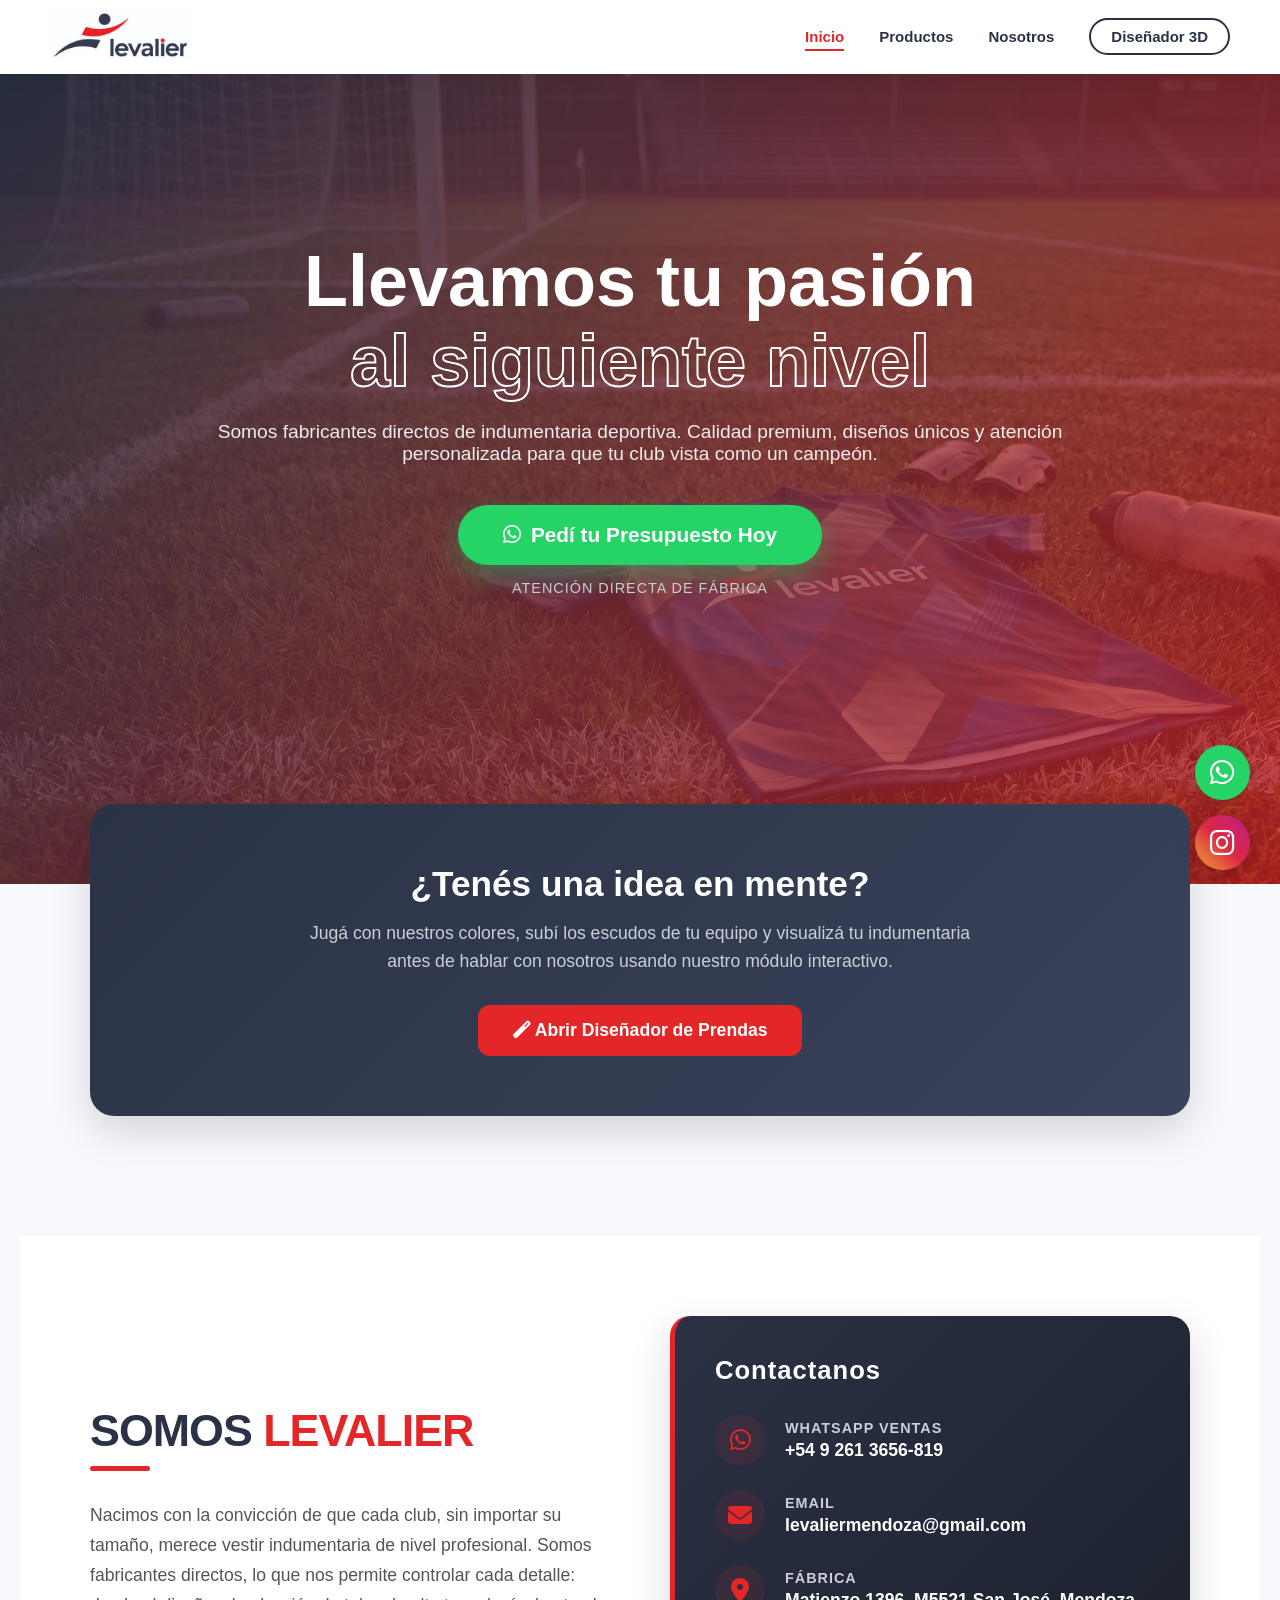
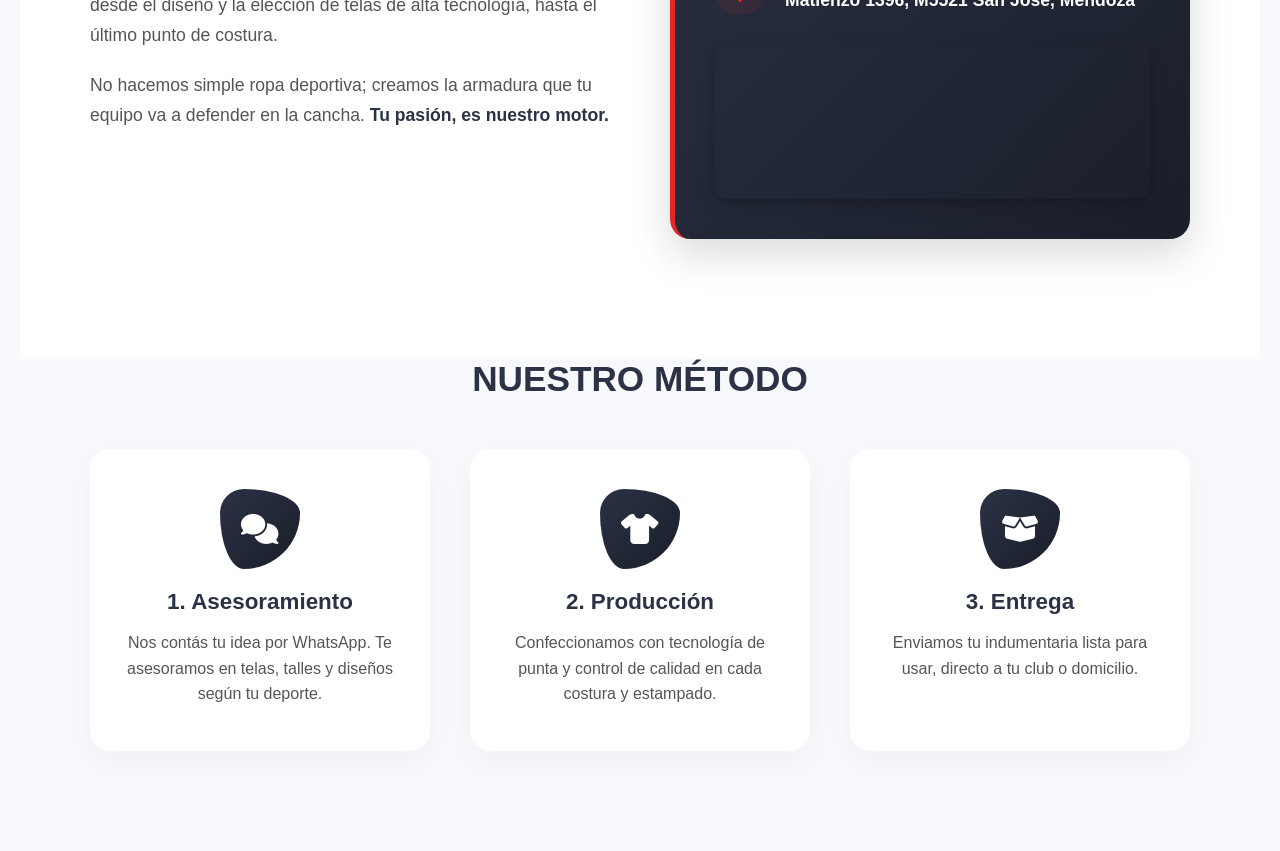
==== index.html @ fb865dfc "version inicial levalier" ====
<!DOCTYPE html>
<html lang="es">
<head>
    <meta charset="UTF-8">
    <meta name="viewport" content="width=device-width, initial-scale=1.0">
    <title>Levalier | Indumentaria Deportiva</title>
    <link rel="icon" type="image/jpeg" href="imagenes/logo_levalier.jpeg">
    <link rel="stylesheet" href="css/landing.css">
    <link rel="stylesheet" href="https://cdnjs.cloudflare.com/ajax/libs/font-awesome/6.4.0/css/all.min.css">
</head>
<body>


<!-- 1. BARRA DE NAVEGACIÓN -->
    <nav class="navbar">
        <a href="#inicio" id="logo-inicio" class="logo">
            <img src="imagenes/logo_levalier.jpeg" alt="Logo Levalier">
        </a>
        
        <ul class="nav-links">
            <li><a href="#inicio" class="nav-item activo">Inicio</a></li>
            <li><a href="#productos" class="nav-item">Productos</a></li>
            <li><a href="#nosotros" class="nav-item">Nosotros</a></li>
            <li><a href="configurador.html" class="btn-nav-borde">Diseñador 3D</a></li>
        </ul>
    </nav>

    <!-- 2. SECCIÓN PRINCIPAL (Agregamos id="inicio") -->
    <header class="hero" id="inicio">
        <div class="hero-content">
            <h1>Llevamos tu pasión <br><span>al siguiente nivel</span></h1>
            <p>Somos fabricantes directos de indumentaria deportiva. Calidad premium, diseños únicos y atención personalizada para que tu club vista como un campeón.</p>
            
            <a href="https://wa.me/5492613656819?text=Hola%20Levalier,%20quiero%20consultar%20por%20indumentaria%20deportiva" target="_blank" class="btn-principal-whatsapp">
                <i class="fab fa-whatsapp"></i> Pedí tu Presupuesto Hoy
            </a>
            <span class="subtexto-hero">Atención directa de fábrica</span>
        </div>
    </header>

    <!-- 3. SECCIÓN DEL CONFIGURADOR (Agregamos id="productos") -->
    <section class="seccion-configurador" id="productos">
        <div class="contenido-config">
            <h2>¿Tenés una idea en mente?</h2>
            <p>Jugá con nuestros colores, subí los escudos de tu equipo y visualizá tu indumentaria antes de hablar con nosotros usando nuestro módulo interactivo.</p>
            <a href="configurador.html" target="_blank" class="btn-configurador">
                <i class="fas fa-magic"></i> Abrir Diseñador de Prendas
            </a>
        </div>
    </section>

    <!-- 4. SECCIÓN CÓMO TRABAJAMOS (Agregamos id="nosotros") -->
    <section class="proceso-levalier" id="metodo">
        <!-- ========================================== -->
    <!-- NUEVA SECCIÓN: NOSOTROS Y CONTACTO         -->
    <!-- ========================================== -->
    <section class="seccion-nosotros" id="nosotros">
        <div class="contenedor-nosotros">
            
            <!-- Columna Izquierda: Descripción -->
            <div class="nosotros-texto">
                <h2>SOMOS <span class="destaque-rojo">LEVALIER</span></h2>
                <div class="linea-separadora-roja"></div>
                <p>Nacimos con la convicción de que cada club, sin importar su tamaño, merece vestir indumentaria de nivel profesional. Somos fabricantes directos, lo que nos permite controlar cada detalle: desde el diseño y la elección de telas de alta tecnología, hasta el último punto de costura.</p>
                <p>No hacemos simple ropa deportiva; creamos la armadura que tu equipo va a defender en la cancha. <strong>Tu pasión, es nuestro motor.</strong></p>
            </div>

            <!-- Columna Derecha: Tarjeta de Contacto -->
            <div class="nosotros-contacto">
                <div class="tarjeta-oscura-contacto">
                    <h3>Contactanos</h3>
                    <ul class="lista-contacto">
                        <li>
                            <i class="fab fa-whatsapp"></i>
                            <div>
                                <strong>WhatsApp Ventas</strong>
                                <span>+54 9 261 3656-819</span> 
                            </div>
                        </li>
                        <li>
                            <i class="fas fa-envelope"></i>
                            <div>
                                <strong>Email</strong>
                                <span>levaliermendoza@gmail.com</span>
                            </div>
                        </li>
                        <li>
                            <i class="fas fa-map-marker-alt"></i>
                            <div>
                                <strong>Fábrica</strong>
                                <span>Matienzo 1396, M5521 San José, Mendoza</span>
                            </div>
                        </li>
                    </ul>
                    
                    <!-- Mapa de Google Embebido (Podés cambiar el src por tu ubicación real de Google Maps) -->
                    <div class="mapa-ubicacion">
                        <iframe src="https://www.google.com/maps/embed?pb=!1m18!1m12!1m3!1d3350.5217976709123!2d-68.82748042554103!3d-32.88436967361889!2m3!1f0!2f0!3f0!3m2!1i1024!2i768!4f13.1!3m3!1m2!1s0x967e09dbbf91c54b%3A0x1062fdf4ff42544b!2sLevalier!5e0!3m2!1ses!2sar!4v1786738825585!5m2!1ses!2sar" width="100%" height="150" style="border:0;" allowfullscreen="" loading="lazy" referrerpolicy="strict-origin-when-cross-origin"></iframe>
                    </div>
                </div>
            </div>

        </div>
    </section>
        <h2 class="titulo-seccion">NUESTRO MÉTODO</h2>
        <div class="contenedor-proceso">
            
            <div class="paso tarjeta-flotante">
                <div class="icono-paso"><i class="fas fa-comments"></i></div>
                <h3>1. Asesoramiento</h3>
                <p>Nos contás tu idea por WhatsApp. Te asesoramos en telas, talles y diseños según tu deporte.</p>
            </div>
            
            <div class="paso tarjeta-flotante">
                <div class="icono-paso"><i class="fas fa-tshirt"></i></div>
                <h3>2. Producción</h3>
                <p>Confeccionamos con tecnología de punta y control de calidad en cada costura y estampado.</p>
            </div>
            
            <div class="paso tarjeta-flotante">
                <div class="icono-paso"><i class="fas fa-box-open"></i></div>
                <h3>3. Entrega</h3>
                <p>Enviamos tu indumentaria lista para usar, directo a tu club o domicilio.</p>
            </div>

        </div>
    </section>

    <!-- BOTONES FLOTANTES DE REDES -->
    <div class="redes-flotantes">
        <a href="https://wa.me/5492613656819?text=Hola%20Levalier,%20quiero%20consultar%20por%20indumentaria%20deportiva" class="btn-social whatsapp" target="_blank"><i class="fab fa-whatsapp"></i></a>
        <a href="https://www.instagram.com/levalier_/" class="btn-social instagram" target="_blank"><i class="fab fa-instagram"></i></a>
    </div>

    <!-- NUEVO: SCRIPT PARA DETECTAR EL SCROLL -->
    <script>
        // Seleccionamos todas las secciones y los botones del menú
        const secciones = document.querySelectorAll('header[id], section[id]');
        const enlacesMenu = document.querySelectorAll('.nav-item');

        // Configuramos el "vigilante" (Se activa cuando la mitad de la sección está en pantalla)
        const observer = new IntersectionObserver((entradas) => {
            entradas.forEach(entrada => {
                if(entrada.isIntersecting) {
                    // Borramos la línea roja de todos los enlaces
                    enlacesMenu.forEach(enlace => enlace.classList.remove('activo'));
                    
                    // Buscamos el enlace que coincide con la sección actual y le ponemos la línea roja
                    const idActual = entrada.target.getAttribute('id');
                    const enlaceActivo = document.querySelector(`.nav-links a[href="#${idActual}"]`);
                    if(enlaceActivo) {
                        enlaceActivo.classList.add('activo');
                    }
                }
            });
        }, { threshold: 0.5 }); // 0.5 significa el 50% de la sección

        // Le decimos al vigilante que empiece a mirar cada sección
        secciones.forEach(seccion => {
            observer.observe(seccion);
        });
    </script>
</body>
</html>
---- css/landing.css ----
html {
    scroll-behavior: smooth;
}
/* =========================================
   VARIABLES DE COLOR Y FUENTES
========================================= */
:root {
    --azul-levalier: #2b3245;
    --azul-oscuro: #1a1e29;
    --rojo-levalier: #e32627;
    --blanco-fondo: #f8f9fc;
    --texto-gris: #555555;
}

* { margin: 0; padding: 0; box-sizing: border-box; font-family: 'Segoe UI', Tahoma, sans-serif; }
body { background-color: var(--blanco-fondo); color: var(--azul-levalier); overflow-x: hidden; }

/* =========================================
   BARRA DE NAVEGACIÓN
========================================= */
.navbar {
    display: flex; justify-content: space-between; align-items: center;
    padding: 10px 50px; /* ACÁ ACHICAMOS EL ESPACIO VERTICAL */
    background-color: white; box-shadow: 0 4px 20px rgba(0,0,0,0.05);
    position: sticky; top: 0; z-index: 1000;
}
.logo img { height: 50px; width: auto; }
.nav-links { list-style: none; display: flex; align-items: center; gap: 35px; }
.nav-links li a { text-decoration: none; color: var(--azul-levalier); font-weight: 600; font-size: 15px; transition: color 0.3s; }
.nav-links li a:hover { color: var(--rojo-levalier); }
/* Estilo para la página actual */
.nav-links li a.activo {
    color: var(--rojo-levalier);
    border-bottom: 2px solid var(--rojo-levalier);
    padding-bottom: 4px;
    transition: all 0.3s ease; /* Para que la línea roja aparezca suavemente */
}

.btn-nav-borde {
    border: 2px solid var(--azul-levalier);
    padding: 8px 20px;
    border-radius: 25px;
    transition: all 0.3s ease;
}
.btn-nav-borde:hover { background-color: var(--azul-levalier); color: white !important; }

/* =========================================
   HERO CON DEGRADADO
========================================= */
.hero {
    position: relative;
    min-height: 90vh;
    display: flex;
    align-items: center;
    justify-content: center;
    text-align: center;
    /* Agregamos padding-bottom extra para que la tarjeta superpuesta no tape el contenido */
    padding: 0 20px 120px 20px;
    background: linear-gradient(135deg, rgba(43, 50, 69, 0.9) 0%, rgba(227, 38, 39, 0.7) 100%), url('../imagenes/fondo_deporte.jpg') center/cover no-repeat;
}

.hero-content { max-width: 850px; z-index: 2; position: relative; }
.hero-content h1 { font-size: 4.5rem; color: white; margin-bottom: 20px; line-height: 1.1; font-weight: 800; }
.hero-content h1 span { color: transparent; -webkit-text-stroke: 2px white; } 
.hero-content p { font-size: 1.2rem; color: rgba(255,255,255,0.9); margin-bottom: 40px; font-weight: 300; }

.btn-principal-whatsapp {
    display: inline-flex; align-items: center; gap: 10px;
    background-color: #25D366; color: white;
    padding: 18px 45px; font-size: 1.3rem; font-weight: bold;
    text-decoration: none; border-radius: 50px;
    box-shadow: 0 10px 25px rgba(37, 211, 102, 0.4);
    transition: all 0.3s ease; animation: latido 2s infinite;
}
.btn-principal-whatsapp:hover { transform: translateY(-5px); box-shadow: 0 15px 30px rgba(37, 211, 102, 0.6); }

@keyframes latido {
    0% { transform: scale(1); }
    50% { transform: scale(1.05); }
    100% { transform: scale(1); }
}

.subtexto-hero { display: block; margin-top: 15px; font-size: 0.9rem; color: #ccc; letter-spacing: 1px; text-transform: uppercase; }

/* =========================================
   CONFIGURADOR (ESTILO TARJETA SUPERPUESTA)
========================================= */
.seccion-configurador {
    max-width: 1100px;
    /* El margen negativo arriba la sube por encima del hero */
    margin: -80px auto 80px auto; 
    background: linear-gradient(135deg, var(--azul-levalier) 0%, #3a435c 100%);
    padding: 60px 40px;
    border-radius: 24px;
    text-align: center;
    color: white;
    position: relative;
    z-index: 10;
    box-shadow: 0 15px 40px rgba(0,0,0,0.15);
}

.contenido-config { max-width: 700px; margin: 0 auto; }
.contenido-config h2 { font-size: 2.2rem; margin-bottom: 15px; font-weight: 700; }
.contenido-config p { font-size: 1.1rem; margin-bottom: 30px; color: #cbd0d8; line-height: 1.6; }

.btn-configurador {
    display: inline-block; background-color: var(--rojo-levalier); color: white;
    padding: 15px 35px; border-radius: 12px; font-weight: bold; text-decoration: none; font-size: 1.1rem;
    transition: transform 0.3s, background 0.3s;
}
.btn-configurador:hover { background-color: white; color: var(--rojo-levalier); transform: translateY(-3px); }

/* =========================================
   SECCIÓN MÉTODO (TARJETAS ORGÁNICAS)
========================================= */
.proceso-levalier { padding: 40px 20px 100px 20px; background-color: var(--blanco-fondo); }
.titulo-seccion { text-align: center; color: var(--azul-levalier); font-size: 2.2rem; margin-bottom: 50px; font-weight: 800; }

.contenedor-proceso { max-width: 1100px; margin: 0 auto; display: flex; gap: 40px; }

.tarjeta-flotante {
    flex: 1; background: white; padding: 40px 30px; border-radius: 20px;
    text-align: center; box-shadow: 0 10px 30px rgba(0,0,0,0.04);
    transition: all 0.4s ease; border-bottom: 4px solid transparent;
}
.tarjeta-flotante:hover { transform: translateY(-10px); border-bottom-color: var(--rojo-levalier); box-shadow: 0 15px 40px rgba(0,0,0,0.08); }

.icono-paso {
    width: 80px; height: 80px; margin: 0 auto 20px;
    background: linear-gradient(135deg, var(--azul-levalier), var(--azul-oscuro));
    border-radius: 30% 70% 70% 30% / 30% 30% 70% 70%;
    display: flex; align-items: center; justify-content: center;
    font-size: 30px; color: white; transition: border-radius 0.3s ease;
}
.tarjeta-flotante:hover .icono-paso { border-radius: 50%; background: var(--rojo-levalier); }

.tarjeta-flotante h3 { font-size: 1.4rem; margin-bottom: 15px; color: var(--azul-levalier); }
.tarjeta-flotante p { color: var(--texto-gris); line-height: 1.6; }

/* =========================================
   REDES FLOTANTES
========================================= */
.redes-flotantes { position: fixed; bottom: 30px; right: 30px; display: flex; flex-direction: column; gap: 15px; z-index: 1000; }
.btn-social {
    width: 55px; height: 55px; border-radius: 50%; display: flex; align-items: center; justify-content: center;
    color: white; font-size: 28px; text-decoration: none; box-shadow: 0 4px 15px rgba(0,0,0,0.2); transition: transform 0.3s;
}
.btn-social:hover { transform: scale(1.1); }
.whatsapp { background-color: #25D366; }
.instagram { background: linear-gradient(45deg, #f09433, #e6683c, #dc2743, #cc2366, #bc1888); }

/* =========================================
   SECCIÓN NOSOTROS Y CONTACTO
========================================= */
.seccion-nosotros {
    padding: 80px 20px 120px 20px;
    background-color: white; /* Contraste limpio con el fondo gris de la sección anterior */
    position: relative;
}

.contenedor-nosotros {
    max-width: 1100px;
    margin: 0 auto;
    display: flex;
    gap: 60px;
    align-items: center;
}

/* --- Columna Izquierda (Texto) --- */
.nosotros-texto {
    flex: 1;
}

.nosotros-texto h2 {
    font-size: 2.8rem;
    color: var(--azul-levalier);
    font-weight: 800;
    margin-bottom: 10px;
    letter-spacing: -1px;
}

.destaque-rojo {
    color: var(--rojo-levalier);
}

.linea-separadora-roja {
    width: 60px;
    height: 5px;
    background-color: var(--rojo-levalier);
    margin-bottom: 30px;
    border-radius: 3px;
}

.nosotros-texto p {
    font-size: 1.1rem;
    color: var(--texto-gris);
    line-height: 1.7;
    margin-bottom: 20px;
}

.nosotros-texto strong {
    color: var(--azul-levalier);
}

/* --- Columna Derecha (Tarjeta de Contacto) --- */
.nosotros-contacto {
    flex: 1;
}

.tarjeta-oscura-contacto {
    background: linear-gradient(135deg, var(--azul-levalier) 0%, var(--azul-oscuro) 100%);
    padding: 40px;
    border-radius: 20px;
    color: white;
    box-shadow: 0 15px 40px rgba(0,0,0,0.15);
    border-left: 5px solid var(--rojo-levalier); /* Conexión estética con el menú lateral 3D */
}

.tarjeta-oscura-contacto h3 {
    font-size: 1.6rem;
    margin-bottom: 30px;
    letter-spacing: 1px;
}

.lista-contacto {
    list-style: none;
    margin-bottom: 30px;
}

.lista-contacto li {
    display: flex;
    align-items: center;
    gap: 20px;
    margin-bottom: 25px;
}

.lista-contacto li i {
    font-size: 24px;
    color: var(--rojo-levalier);
    background: rgba(227, 38, 39, 0.1);
    width: 50px;
    height: 50px;
    display: flex;
    align-items: center;
    justify-content: center;
    border-radius: 50%;
}

.lista-contacto li div {
    display: flex;
    flex-direction: column;
}

.lista-contacto li strong {
    font-size: 0.9rem;
    color: #cbd0d8;
    text-transform: uppercase;
    letter-spacing: 1px;
    margin-bottom: 4px;
}

.lista-contacto li span {
    font-size: 1.1rem;
    font-weight: bold;
}

.mapa-ubicacion {
    border-radius: 12px;
    overflow: hidden;
    box-shadow: 0 5px 15px rgba(0,0,0,0.2);
}

/* --- Adaptación para celulares --- */
@media (max-width: 900px) {
    .contenedor-nosotros {
        flex-direction: column;
        gap: 40px;
    }
}
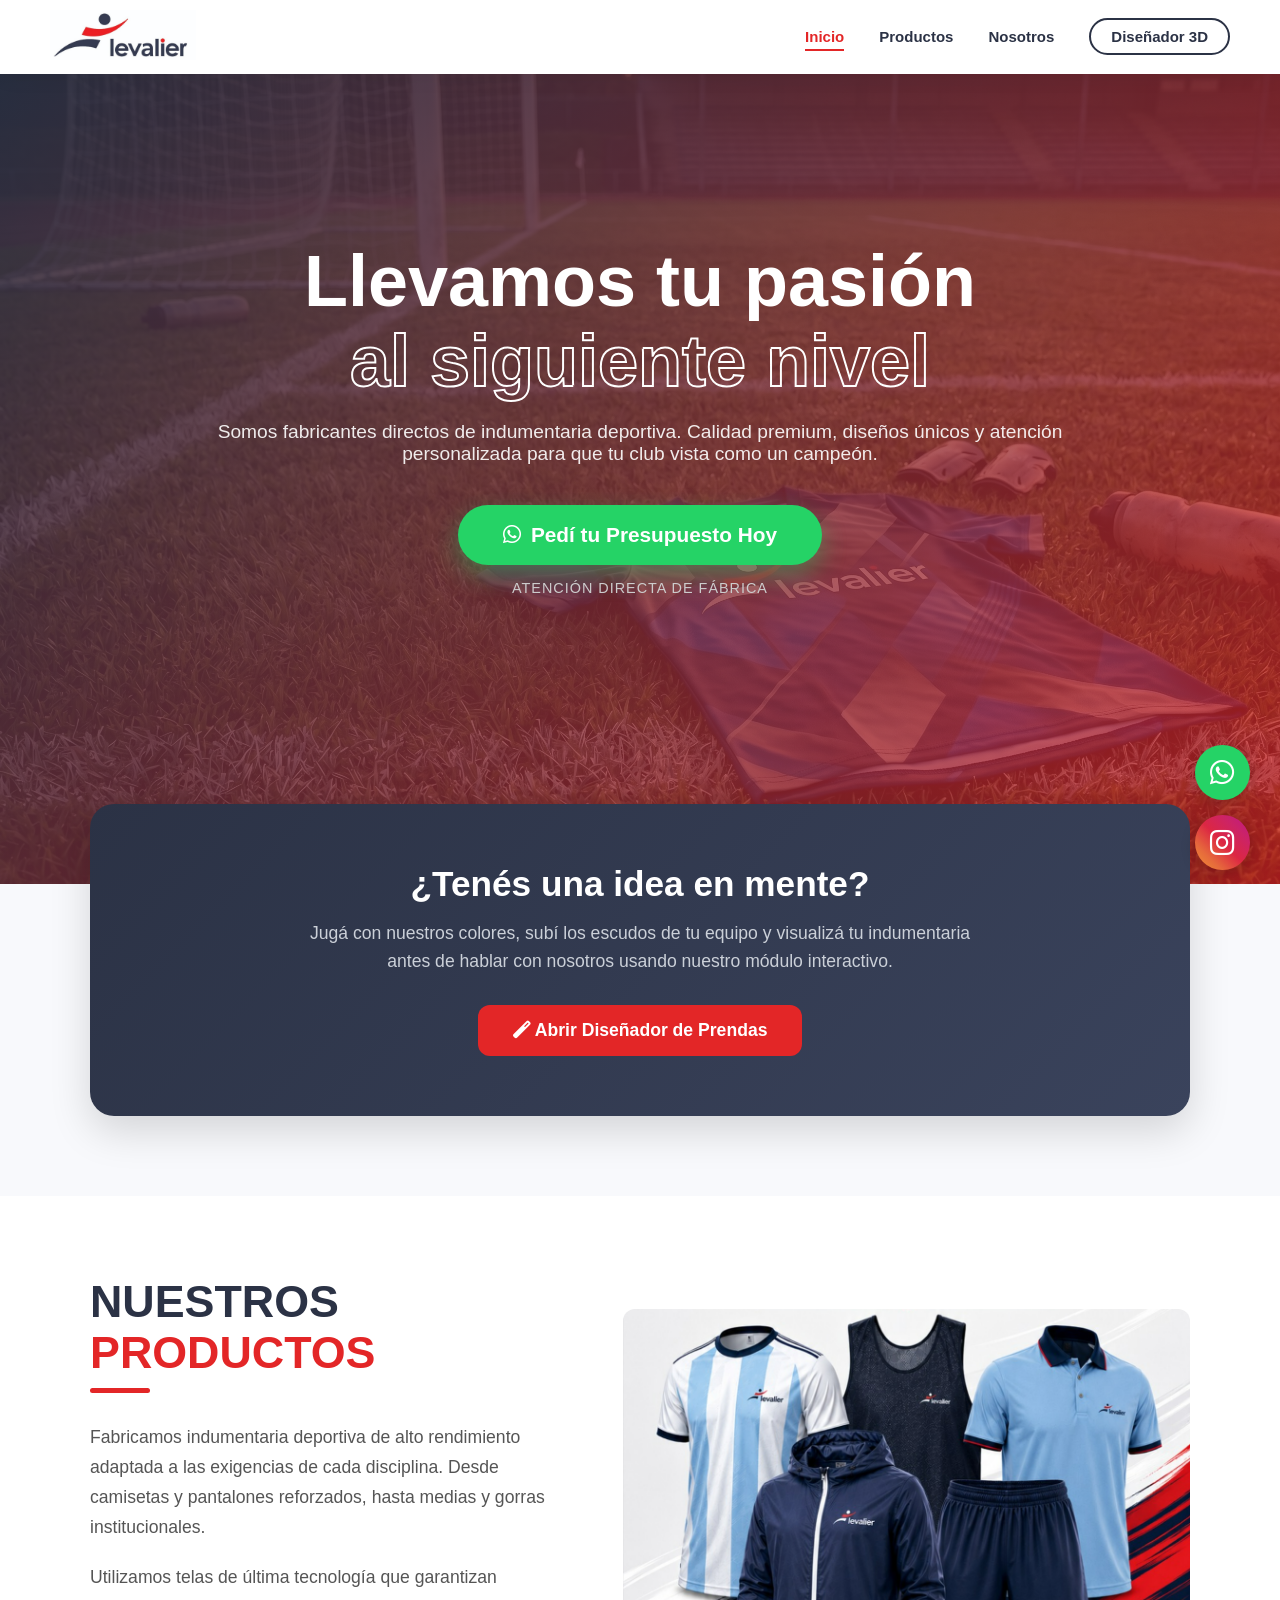
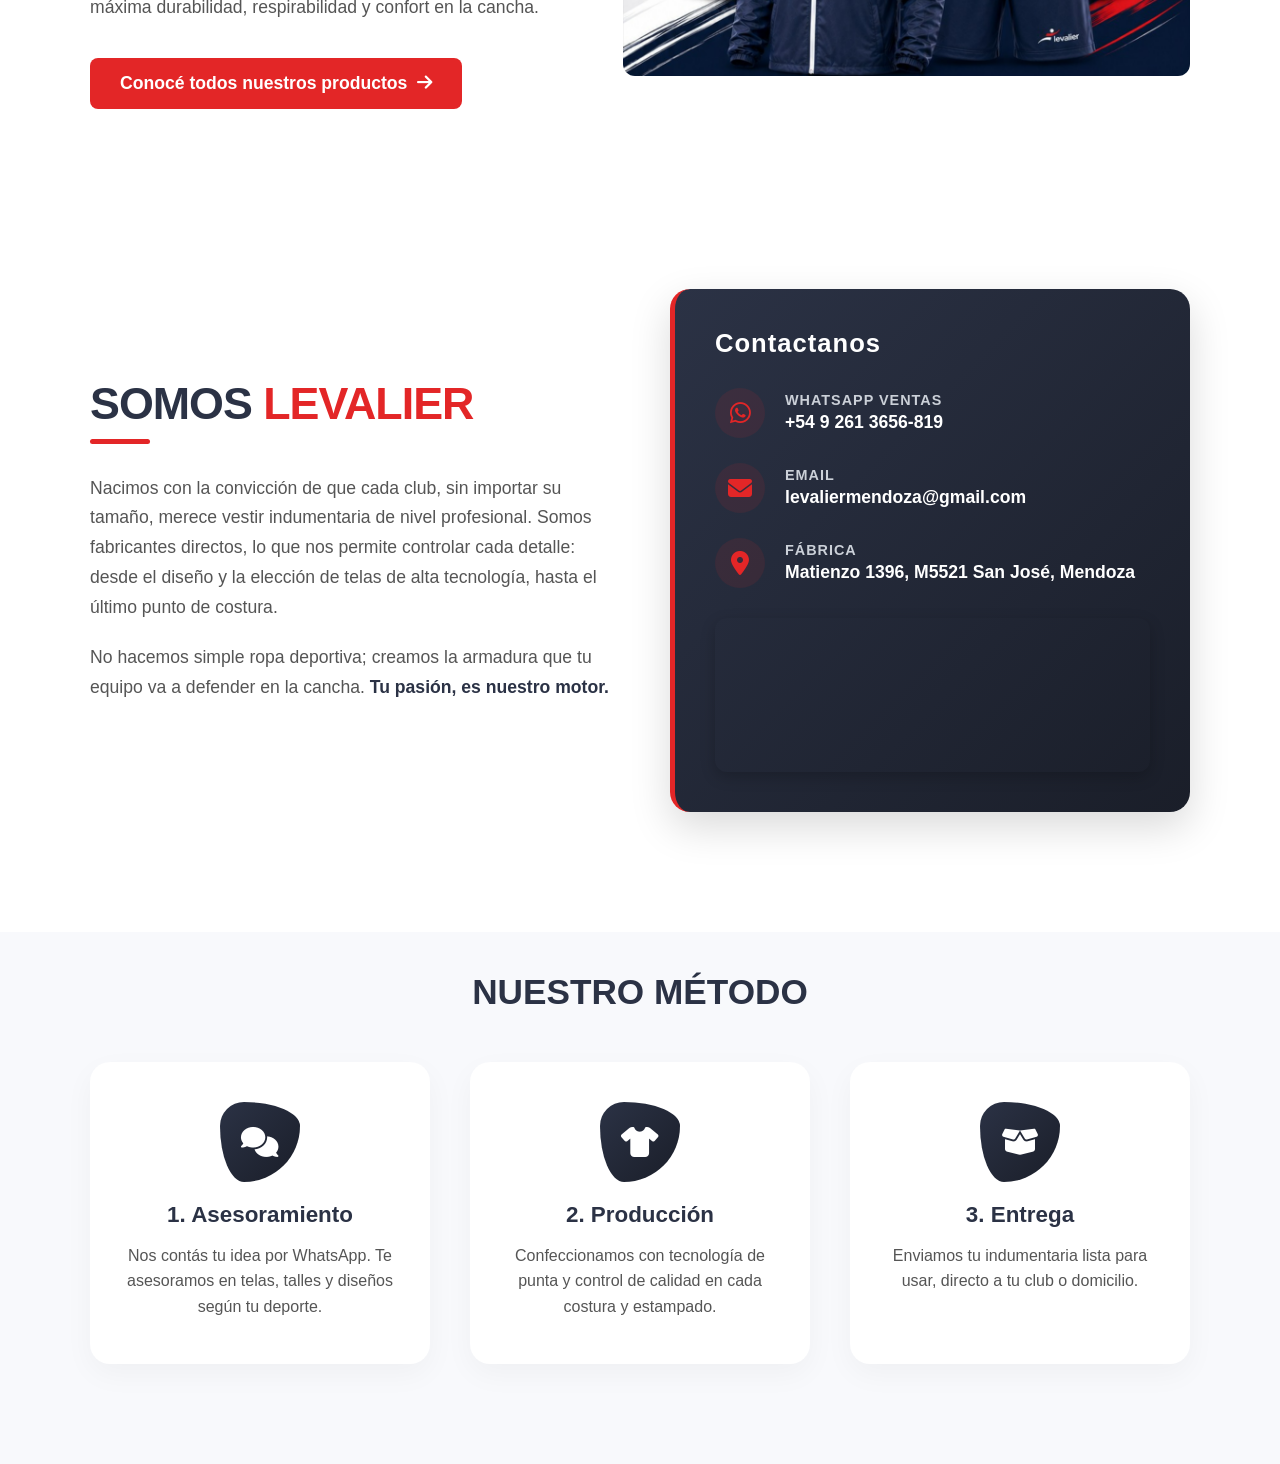
==== commit 4c1ac136: "optimizado y con productos" ====
--- a/index.html
+++ b/index.html
@@ -3,14 +3,13 @@
 <head>
     <meta charset="UTF-8">
     <meta name="viewport" content="width=device-width, initial-scale=1.0">
+    <meta name="color-scheme" content="light">
     <title>Levalier | Indumentaria Deportiva</title>
-    <link rel="icon" type="image/jpeg" href="imagenes/logo_levalier.jpeg">
+    <link rel="icon" type="image/x-icon" href="imagenes/logo_levalier.ico">
     <link rel="stylesheet" href="css/landing.css">
     <link rel="stylesheet" href="https://cdnjs.cloudflare.com/ajax/libs/font-awesome/6.4.0/css/all.min.css">
 </head>
 <body>
-
-
 <!-- 1. BARRA DE NAVEGACIÓN -->
     <nav class="navbar">
         <a href="#inicio" id="logo-inicio" class="logo">
@@ -25,8 +24,11 @@
         </ul>
     </nav>
 
-    <!-- 2. SECCIÓN PRINCIPAL (Agregamos id="inicio") -->
-    <header class="hero" id="inicio">
+    <!-- ========================================== -->
+    <!-- GRUPO 1: INICIO                            -->
+    <!-- ========================================== -->
+    
+    <header class="hero" id="inicio" data-nav="inicio">
         <div class="hero-content">
             <h1>Llevamos tu pasión <br><span>al siguiente nivel</span></h1>
             <p>Somos fabricantes directos de indumentaria deportiva. Calidad premium, diseños únicos y atención personalizada para que tu club vista como un campeón.</p>
@@ -38,8 +40,7 @@
         </div>
     </header>
 
-    <!-- 3. SECCIÓN DEL CONFIGURADOR (Agregamos id="productos") -->
-    <section class="seccion-configurador" id="productos">
+    <section class="seccion-configurador" data-nav="inicio">
         <div class="contenido-config">
             <h2>¿Tenés una idea en mente?</h2>
             <p>Jugá con nuestros colores, subí los escudos de tu equipo y visualizá tu indumentaria antes de hablar con nosotros usando nuestro módulo interactivo.</p>
@@ -49,15 +50,41 @@
         </div>
     </section>
 
-    <!-- 4. SECCIÓN CÓMO TRABAJAMOS (Agregamos id="nosotros") -->
-    <section class="proceso-levalier" id="metodo">
-        <!-- ========================================== -->
-    <!-- NUEVA SECCIÓN: NOSOTROS Y CONTACTO         -->
+
     <!-- ========================================== -->
-    <section class="seccion-nosotros" id="nosotros">
+    <!-- GRUPO 2: PRODUCTOS                         -->
+    <!-- ========================================== -->
+    
+    <section class="seccion-vista-productos" id="productos" data-nav="productos">
+        <div class="contenedor-vista-productos">
+            <!-- Texto (Izquierda) -->
+            <div class="vista-productos-texto">
+                <h2>NUESTROS <span class="destaque-rojo">PRODUCTOS</span></h2>
+                <div class="linea-separadora-roja"></div>
+                <p>Fabricamos indumentaria deportiva de alto rendimiento adaptada a las exigencias de cada disciplina. Desde camisetas y pantalones reforzados, hasta medias y gorras institucionales.</p>
+                <p>Utilizamos telas de última tecnología que garantizan máxima durabilidad, respirabilidad y confort en la cancha.</p>
+                
+                <a href="catalogo.html" class="btn-rojo-levalier">
+                    Conocé todos nuestros productos <i class="fas fa-arrow-right"></i>
+                </a>
+            </div>
+
+            <!-- Imagen Animada (Derecha) -->
+            <div class="vista-productos-imagen">
+                <img src="imagenes/todos_los_productos.png" alt="Catálogo de Productos Levalier" class="imagen-desplazable">
+            </div>
+        </div>
+    </section>
+
+
+    <!-- ========================================== -->
+    <!-- GRUPO 3: NOSOTROS                          -->
+    <!-- ========================================== -->
+    
+    <!-- Somos Levalier -->
+    <section class="seccion-nosotros" id="nosotros" data-nav="nosotros">
         <div class="contenedor-nosotros">
             
-            <!-- Columna Izquierda: Descripción -->
             <div class="nosotros-texto">
                 <h2>SOMOS <span class="destaque-rojo">LEVALIER</span></h2>
                 <div class="linea-separadora-roja"></div>
@@ -65,7 +92,6 @@
                 <p>No hacemos simple ropa deportiva; creamos la armadura que tu equipo va a defender en la cancha. <strong>Tu pasión, es nuestro motor.</strong></p>
             </div>
 
-            <!-- Columna Derecha: Tarjeta de Contacto -->
             <div class="nosotros-contacto">
                 <div class="tarjeta-oscura-contacto">
                     <h3>Contactanos</h3>
@@ -93,7 +119,6 @@
                         </li>
                     </ul>
                     
-                    <!-- Mapa de Google Embebido (Podés cambiar el src por tu ubicación real de Google Maps) -->
                     <div class="mapa-ubicacion">
                         <iframe src="https://www.google.com/maps/embed?pb=!1m18!1m12!1m3!1d3350.5217976709123!2d-68.82748042554103!3d-32.88436967361889!2m3!1f0!2f0!3f0!3m2!1i1024!2i768!4f13.1!3m3!1m2!1s0x967e09dbbf91c54b%3A0x1062fdf4ff42544b!2sLevalier!5e0!3m2!1ses!2sar!4v1786738825585!5m2!1ses!2sar" width="100%" height="150" style="border:0;" allowfullscreen="" loading="lazy" referrerpolicy="strict-origin-when-cross-origin"></iframe>
                     </div>
@@ -102,6 +127,9 @@
 
         </div>
     </section>
+
+    <!-- Nuestro Método -->
+    <section class="proceso-levalier" data-nav="nosotros">
         <h2 class="titulo-seccion">NUESTRO MÉTODO</h2>
         <div class="contenedor-proceso">
             
@@ -126,39 +154,18 @@
         </div>
     </section>
 
-    <!-- BOTONES FLOTANTES DE REDES -->
+    <!-- ========================================== -->
+    <!-- ELEMENTOS FLOTANTES Y SCRIPTS              -->
+    <!-- ========================================== -->
+    
+    <!-- Redes -->
     <div class="redes-flotantes">
         <a href="https://wa.me/5492613656819?text=Hola%20Levalier,%20quiero%20consultar%20por%20indumentaria%20deportiva" class="btn-social whatsapp" target="_blank"><i class="fab fa-whatsapp"></i></a>
         <a href="https://www.instagram.com/levalier_/" class="btn-social instagram" target="_blank"><i class="fab fa-instagram"></i></a>
     </div>
 
-    <!-- NUEVO: SCRIPT PARA DETECTAR EL SCROLL -->
-    <script>
-        // Seleccionamos todas las secciones y los botones del menú
-        const secciones = document.querySelectorAll('header[id], section[id]');
-        const enlacesMenu = document.querySelectorAll('.nav-item');
+    <!-- Script Externo -->
+    <script src="js/landing.js" defer></script>
 
-        // Configuramos el "vigilante" (Se activa cuando la mitad de la sección está en pantalla)
-        const observer = new IntersectionObserver((entradas) => {
-            entradas.forEach(entrada => {
-                if(entrada.isIntersecting) {
-                    // Borramos la línea roja de todos los enlaces
-                    enlacesMenu.forEach(enlace => enlace.classList.remove('activo'));
-                    
-                    // Buscamos el enlace que coincide con la sección actual y le ponemos la línea roja
-                    const idActual = entrada.target.getAttribute('id');
-                    const enlaceActivo = document.querySelector(`.nav-links a[href="#${idActual}"]`);
-                    if(enlaceActivo) {
-                        enlaceActivo.classList.add('activo');
-                    }
-                }
-            });
-        }, { threshold: 0.5 }); // 0.5 significa el 50% de la sección
-
-        // Le decimos al vigilante que empiece a mirar cada sección
-        secciones.forEach(seccion => {
-            observer.observe(seccion);
-        });
-    </script>
 </body>
 </html>
--- a/css/landing.css
+++ b/css/landing.css
@@ -1,9 +1,9 @@
-
 html {
     scroll-behavior: smooth;
 }
-/* =========================================
-   VARIABLES DE COLOR Y FUENTES
+
+/* =========================================
+   1. VARIABLES GLOBALES Y RESETEO
 ========================================= */
 :root {
     --azul-levalier: #2b3245;
@@ -17,11 +17,12 @@
 body { background-color: var(--blanco-fondo); color: var(--azul-levalier); overflow-x: hidden; }
 
 /* =========================================
-   BARRA DE NAVEGACIÓN
-========================================= */
+   2. ELEMENTOS COMPARTIDOS
+========================================= */
+/* Barra de Navegación */
 .navbar {
     display: flex; justify-content: space-between; align-items: center;
-    padding: 10px 50px; /* ACÁ ACHICAMOS EL ESPACIO VERTICAL */
+    padding: 10px 50px; 
     background-color: white; box-shadow: 0 4px 20px rgba(0,0,0,0.05);
     position: sticky; top: 0; z-index: 1000;
 }
@@ -29,14 +30,12 @@
 .nav-links { list-style: none; display: flex; align-items: center; gap: 35px; }
 .nav-links li a { text-decoration: none; color: var(--azul-levalier); font-weight: 600; font-size: 15px; transition: color 0.3s; }
 .nav-links li a:hover { color: var(--rojo-levalier); }
-/* Estilo para la página actual */
 .nav-links li a.activo {
     color: var(--rojo-levalier);
     border-bottom: 2px solid var(--rojo-levalier);
     padding-bottom: 4px;
-    transition: all 0.3s ease; /* Para que la línea roja aparezca suavemente */
-}
-
+    transition: all 0.3s ease;
+}
 .btn-nav-borde {
     border: 2px solid var(--azul-levalier);
     padding: 8px 20px;
@@ -45,9 +44,21 @@
 }
 .btn-nav-borde:hover { background-color: var(--azul-levalier); color: white !important; }
 
-/* =========================================
-   HERO CON DEGRADADO
-========================================= */
+/* Redes Flotantes */
+.redes-flotantes { position: fixed; bottom: 30px; right: 30px; display: flex; flex-direction: column; gap: 15px; z-index: 1000; }
+.btn-social {
+    width: 55px; height: 55px; border-radius: 50%; display: flex; align-items: center; justify-content: center;
+    color: white; font-size: 28px; text-decoration: none; box-shadow: 0 4px 15px rgba(0,0,0,0.2); transition: transform 0.3s;
+}
+.btn-social:hover { transform: scale(1.1); }
+.whatsapp { background-color: #25D366; }
+.instagram { background: linear-gradient(45deg, #f09433, #e6683c, #dc2743, #cc2366, #bc1888); }
+
+/* =========================================
+   3. SECCIONES DE LA PÁGINA (Por orden visual)
+========================================= */
+
+/* --- Inicio (Hero) --- */
 .hero {
     position: relative;
     min-height: 90vh;
@@ -55,16 +66,13 @@
     align-items: center;
     justify-content: center;
     text-align: center;
-    /* Agregamos padding-bottom extra para que la tarjeta superpuesta no tape el contenido */
     padding: 0 20px 120px 20px;
     background: linear-gradient(135deg, rgba(43, 50, 69, 0.9) 0%, rgba(227, 38, 39, 0.7) 100%), url('../imagenes/fondo_deporte.jpg') center/cover no-repeat;
 }
-
 .hero-content { max-width: 850px; z-index: 2; position: relative; }
 .hero-content h1 { font-size: 4.5rem; color: white; margin-bottom: 20px; line-height: 1.1; font-weight: 800; }
 .hero-content h1 span { color: transparent; -webkit-text-stroke: 2px white; } 
 .hero-content p { font-size: 1.2rem; color: rgba(255,255,255,0.9); margin-bottom: 40px; font-weight: 300; }
-
 .btn-principal-whatsapp {
     display: inline-flex; align-items: center; gap: 10px;
     background-color: #25D366; color: white;
@@ -74,21 +82,16 @@
     transition: all 0.3s ease; animation: latido 2s infinite;
 }
 .btn-principal-whatsapp:hover { transform: translateY(-5px); box-shadow: 0 15px 30px rgba(37, 211, 102, 0.6); }
-
 @keyframes latido {
     0% { transform: scale(1); }
     50% { transform: scale(1.05); }
     100% { transform: scale(1); }
 }
-
 .subtexto-hero { display: block; margin-top: 15px; font-size: 0.9rem; color: #ccc; letter-spacing: 1px; text-transform: uppercase; }
 
-/* =========================================
-   CONFIGURADOR (ESTILO TARJETA SUPERPUESTA)
-========================================= */
+/* --- Configurador Superpuesto --- */
 .seccion-configurador {
     max-width: 1100px;
-    /* El margen negativo arriba la sube por encima del hero */
     margin: -80px auto 80px auto; 
     background: linear-gradient(135deg, var(--azul-levalier) 0%, #3a435c 100%);
     padding: 60px 40px;
@@ -99,11 +102,9 @@
     z-index: 10;
     box-shadow: 0 15px 40px rgba(0,0,0,0.15);
 }
-
 .contenido-config { max-width: 700px; margin: 0 auto; }
 .contenido-config h2 { font-size: 2.2rem; margin-bottom: 15px; font-weight: 700; }
 .contenido-config p { font-size: 1.1rem; margin-bottom: 30px; color: #cbd0d8; line-height: 1.6; }
-
 .btn-configurador {
     display: inline-block; background-color: var(--rojo-levalier); color: white;
     padding: 15px 35px; border-radius: 12px; font-weight: bold; text-decoration: none; font-size: 1.1rem;
@@ -111,171 +112,185 @@
 }
 .btn-configurador:hover { background-color: white; color: var(--rojo-levalier); transform: translateY(-3px); }
 
-/* =========================================
-   SECCIÓN MÉTODO (TARJETAS ORGÁNICAS)
-========================================= */
+/* --- Vista de Productos --- */
+.seccion-vista-productos {
+    padding: 80px 20px 100px 20px;
+    background-color: white; 
+    overflow: hidden; 
+}
+.contenedor-vista-productos {
+    max-width: 1100px; margin: 0 auto; display: flex; align-items: center; gap: 60px;
+}
+.vista-productos-texto { flex: 1; }
+.vista-productos-texto h2 { font-size: 2.8rem; color: var(--azul-levalier); font-weight: 800; margin-bottom: 10px; }
+.vista-productos-texto p { font-size: 1.1rem; color: var(--texto-gris); line-height: 1.7; margin-bottom: 20px; }
+.btn-rojo-levalier {
+    display: inline-flex; align-items: center; gap: 10px; background-color: var(--rojo-levalier);
+    color: white; padding: 15px 30px; border-radius: 8px; text-decoration: none;
+    font-weight: bold; font-size: 1.1rem; transition: transform 0.3s, background-color 0.3s; margin-top: 15px;
+}
+.btn-rojo-levalier:hover { background-color: var(--azul-levalier); transform: translateX(5px); }
+
+/* Animación de la Imagen */
+.vista-productos-imagen { flex: 1.2; display: flex; justify-content: flex-end; }
+.imagen-desplazable {
+    width: 100%; max-width: 600px; height: auto; border-radius: 12px;
+    opacity: 0; transform: translateX(-150px); transition: all 1s ease-out; 
+}
+.imagen-desplazable.aparecer { opacity: 1; transform: translateX(0); }
+
+/* --- Nosotros y Contacto --- */
+.seccion-nosotros {
+    padding: 80px 20px 120px 20px;
+    background-color: white; 
+    position: relative;
+}
+.contenedor-nosotros { max-width: 1100px; margin: 0 auto; display: flex; gap: 60px; align-items: center; }
+.nosotros-texto { flex: 1; }
+.nosotros-texto h2 { font-size: 2.8rem; color: var(--azul-levalier); font-weight: 800; margin-bottom: 10px; letter-spacing: -1px; }
+.destaque-rojo { color: var(--rojo-levalier); }
+.linea-separadora-roja { width: 60px; height: 5px; background-color: var(--rojo-levalier); margin-bottom: 30px; border-radius: 3px; }
+.nosotros-texto p { font-size: 1.1rem; color: var(--texto-gris); line-height: 1.7; margin-bottom: 20px; }
+.nosotros-texto strong { color: var(--azul-levalier); }
+
+.nosotros-contacto { flex: 1; }
+.tarjeta-oscura-contacto {
+    background: linear-gradient(135deg, var(--azul-levalier) 0%, var(--azul-oscuro) 100%);
+    padding: 40px; border-radius: 20px; color: white;
+    box-shadow: 0 15px 40px rgba(0,0,0,0.15); border-left: 5px solid var(--rojo-levalier); 
+}
+.tarjeta-oscura-contacto h3 { font-size: 1.6rem; margin-bottom: 30px; letter-spacing: 1px; }
+.lista-contacto { list-style: none; margin-bottom: 30px; }
+.lista-contacto li { display: flex; align-items: center; gap: 20px; margin-bottom: 25px; }
+.lista-contacto li i {
+    font-size: 24px; color: var(--rojo-levalier); background: rgba(227, 38, 39, 0.1);
+    width: 50px; height: 50px; display: flex; align-items: center; justify-content: center; border-radius: 50%;
+}
+.lista-contacto li div { display: flex; flex-direction: column; }
+.lista-contacto li strong { font-size: 0.9rem; color: #cbd0d8; text-transform: uppercase; letter-spacing: 1px; margin-bottom: 4px; }
+.lista-contacto li span { font-size: 1.1rem; font-weight: bold; }
+.mapa-ubicacion { border-radius: 12px; overflow: hidden; box-shadow: 0 5px 15px rgba(0,0,0,0.2); }
+
+/* --- Nuestro Método --- */
 .proceso-levalier { padding: 40px 20px 100px 20px; background-color: var(--blanco-fondo); }
 .titulo-seccion { text-align: center; color: var(--azul-levalier); font-size: 2.2rem; margin-bottom: 50px; font-weight: 800; }
-
 .contenedor-proceso { max-width: 1100px; margin: 0 auto; display: flex; gap: 40px; }
-
 .tarjeta-flotante {
     flex: 1; background: white; padding: 40px 30px; border-radius: 20px;
     text-align: center; box-shadow: 0 10px 30px rgba(0,0,0,0.04);
     transition: all 0.4s ease; border-bottom: 4px solid transparent;
 }
 .tarjeta-flotante:hover { transform: translateY(-10px); border-bottom-color: var(--rojo-levalier); box-shadow: 0 15px 40px rgba(0,0,0,0.08); }
-
 .icono-paso {
     width: 80px; height: 80px; margin: 0 auto 20px;
     background: linear-gradient(135deg, var(--azul-levalier), var(--azul-oscuro));
-    border-radius: 30% 70% 70% 30% / 30% 30% 70% 70%;
-    display: flex; align-items: center; justify-content: center;
+    border-radius: 30% 70% 70% 30% / 30% 30% 70% 70%; display: flex; align-items: center; justify-content: center;
     font-size: 30px; color: white; transition: border-radius 0.3s ease;
 }
 .tarjeta-flotante:hover .icono-paso { border-radius: 50%; background: var(--rojo-levalier); }
-
 .tarjeta-flotante h3 { font-size: 1.4rem; margin-bottom: 15px; color: var(--azul-levalier); }
 .tarjeta-flotante p { color: var(--texto-gris); line-height: 1.6; }
 
-/* =========================================
-   REDES FLOTANTES
-========================================= */
-.redes-flotantes { position: fixed; bottom: 30px; right: 30px; display: flex; flex-direction: column; gap: 15px; z-index: 1000; }
-.btn-social {
-    width: 55px; height: 55px; border-radius: 50%; display: flex; align-items: center; justify-content: center;
-    color: white; font-size: 28px; text-decoration: none; box-shadow: 0 4px 15px rgba(0,0,0,0.2); transition: transform 0.3s;
-}
-.btn-social:hover { transform: scale(1.1); }
-.whatsapp { background-color: #25D366; }
-.instagram { background: linear-gradient(45deg, #f09433, #e6683c, #dc2743, #cc2366, #bc1888); }
-
-/* =========================================
-   SECCIÓN NOSOTROS Y CONTACTO
-========================================= */
-.seccion-nosotros {
-    padding: 80px 20px 120px 20px;
-    background-color: white; /* Contraste limpio con el fondo gris de la sección anterior */
-    position: relative;
-}
-
-.contenedor-nosotros {
-    max-width: 1100px;
-    margin: 0 auto;
-    display: flex;
-    gap: 60px;
-    align-items: center;
-}
-
-/* --- Columna Izquierda (Texto) --- */
-.nosotros-texto {
-    flex: 1;
-}
-
-.nosotros-texto h2 {
-    font-size: 2.8rem;
-    color: var(--azul-levalier);
-    font-weight: 800;
-    margin-bottom: 10px;
-    letter-spacing: -1px;
-}
-
-.destaque-rojo {
-    color: var(--rojo-levalier);
-}
-
-.linea-separadora-roja {
-    width: 60px;
-    height: 5px;
-    background-color: var(--rojo-levalier);
-    margin-bottom: 30px;
-    border-radius: 3px;
-}
-
-.nosotros-texto p {
-    font-size: 1.1rem;
-    color: var(--texto-gris);
-    line-height: 1.7;
-    margin-bottom: 20px;
-}
-
-.nosotros-texto strong {
-    color: var(--azul-levalier);
-}
-
-/* --- Columna Derecha (Tarjeta de Contacto) --- */
-.nosotros-contacto {
-    flex: 1;
-}
-
-.tarjeta-oscura-contacto {
-    background: linear-gradient(135deg, var(--azul-levalier) 0%, var(--azul-oscuro) 100%);
-    padding: 40px;
-    border-radius: 20px;
-    color: white;
-    box-shadow: 0 15px 40px rgba(0,0,0,0.15);
-    border-left: 5px solid var(--rojo-levalier); /* Conexión estética con el menú lateral 3D */
-}
-
-.tarjeta-oscura-contacto h3 {
-    font-size: 1.6rem;
-    margin-bottom: 30px;
-    letter-spacing: 1px;
-}
-
-.lista-contacto {
-    list-style: none;
-    margin-bottom: 30px;
-}
-
-.lista-contacto li {
-    display: flex;
-    align-items: center;
-    gap: 20px;
-    margin-bottom: 25px;
-}
-
-.lista-contacto li i {
-    font-size: 24px;
-    color: var(--rojo-levalier);
-    background: rgba(227, 38, 39, 0.1);
-    width: 50px;
-    height: 50px;
-    display: flex;
-    align-items: center;
-    justify-content: center;
-    border-radius: 50%;
-}
-
-.lista-contacto li div {
-    display: flex;
-    flex-direction: column;
-}
-
-.lista-contacto li strong {
-    font-size: 0.9rem;
-    color: #cbd0d8;
-    text-transform: uppercase;
-    letter-spacing: 1px;
-    margin-bottom: 4px;
-}
-
-.lista-contacto li span {
-    font-size: 1.1rem;
-    font-weight: bold;
-}
-
-.mapa-ubicacion {
-    border-radius: 12px;
-    overflow: hidden;
-    box-shadow: 0 5px 15px rgba(0,0,0,0.2);
-}
-
-/* --- Adaptación para celulares --- */
+
+/* =========================================
+   4. ADAPTACIONES RESPONSIVE (MEDIA QUERIES)
+========================================= */
+
+/* --- Celulares y Tablets pequeñas (< 768px) --- */
+@media (max-width: 768px) {
+    .navbar { padding: 15px 20px; flex-direction: column; gap: 15px; }
+    .nav-links { gap: 15px; flex-wrap: wrap; justify-content: center; }
+
+    .hero-content h1 { font-size: 2.8rem; }
+    .hero-content h1 span {
+        -webkit-text-stroke: 0 !important; 
+        color: var(--rojo-levalier) !important; 
+        text-shadow: 2px 2px 8px rgba(0,0,0,0.5) !important; 
+        letter-spacing: normal !important; 
+        font-weight: 800 !important; 
+    }
+    .hero-content p { font-size: 1rem; }
+    .btn-principal-whatsapp { padding: 15px 30px; font-size: 1.1rem; }
+
+    .seccion-configurador { padding: 40px 20px; margin: -40px 20px 60px 20px; }
+    .contenido-config h2 { font-size: 1.8rem; }
+
+    .contenedor-proceso { flex-direction: column; gap: 25px; }
+    
+    .nosotros-texto h2 { font-size: 2.2rem; }
+    .tarjeta-oscura-contacto { padding: 25px; }
+
+    .redes-flotantes { bottom: 15px; right: 15px; transform: scale(0.85); transform-origin: bottom right; }
+}
+
+/* --- Tablets y pantallas medias (< 900px) --- */
 @media (max-width: 900px) {
-    .contenedor-nosotros {
-        flex-direction: column;
-        gap: 40px;
-    }
-}
-
+    .contenedor-vista-productos { flex-direction: column; text-align: center; gap: 40px; }
+    .vista-productos-texto h2 { font-size: 2.2rem; }
+    .linea-separadora-roja { margin: 0 auto 25px auto; }
+    
+    .contenedor-nosotros { flex-direction: column; gap: 40px; }
+}
+
+/* --- Pantallas Grandes (> 1440px) --- */
+@media (min-width: 1440px) {
+    .seccion-configurador, .contenedor-proceso, .contenedor-nosotros { max-width: 1400px; }
+    .hero-content h1 { font-size: 5.5rem; }
+}
+
+/* --- Monitores Muy Grandes (> 1900px) --- */
+@media (min-width: 1900px) {
+    html { font-size: 20px; }
+    .seccion-configurador, .contenedor-proceso, .contenedor-nosotros { max-width: 1600px; }
+    .navbar { padding: 20px 80px; }
+    .nav-links li a { font-size: 20px; }
+    .logo img { height: 70px; }
+}
+
+/* --- Pantallas 4K y Ultra Wide (> 2500px) --- */
+@media (min-width: 2500px) {
+    .seccion-configurador, .contenedor-proceso, .contenedor-nosotros { max-width: 80vw !important; padding: 4vw !important; }
+    
+    .navbar { padding: 1.5vw 4vw; }
+    .logo img { height: 3.5vw; }
+    .nav-links { gap: 3vw; }
+    .nav-links li a { font-size: 1.2vw; }
+    .btn-nav-borde { padding: 0.8vw 2vw; border-radius: 2vw; border-width: 0.2vw; }
+
+    .hero-content { max-width: 60vw; }
+    .hero-content h1 { font-size: 5vw; margin-bottom: 1.5vw; -webkit-text-stroke: 0.1vw white; }
+    .hero-content p { font-size: 1.5vw; margin-bottom: 2.5vw; }
+    .btn-principal-whatsapp { font-size: 1.2vw; padding: 1.2vw 3vw; gap: 0.8vw; border-radius: 3vw; }
+    .subtexto-hero { font-size: 0.8vw; margin-top: 1vw; }
+
+    .contenido-config { max-width: 50vw !important; } 
+    .seccion-configurador { margin-top: -6vw; margin-bottom: 6vw; border-radius: 1.5vw; }
+    .contenido-config h2 { font-size: 3vw; margin-bottom: 1.5vw; }
+    .contenido-config p { font-size: 1.4vw; margin-bottom: 2.5vw; }
+    .btn-configurador { font-size: 1.4vw; padding: 1.5vw 3vw; border-radius: 0.8vw; }
+
+    .proceso-levalier { padding: 4vw 2vw 8vw 2vw; }
+    .titulo-seccion { font-size: 3.5vw; margin-bottom: 4vw; }
+    .contenedor-proceso { gap: 4vw; }
+    .tarjeta-flotante { padding: 4vw 3vw; border-radius: 1.5vw; }
+    .icono-paso { width: 8vw; height: 8vw; font-size: 3vw; margin-bottom: 2vw; }
+    .tarjeta-flotante h3 { font-size: 2vw; margin-bottom: 1vw; }
+    .tarjeta-flotante p { font-size: 1.2vw; line-height: 1.6; }
+
+    .seccion-nosotros { padding: 6vw 2vw 8vw 2vw; }
+    .contenedor-nosotros { gap: 6vw; }
+    .nosotros-texto h2 { font-size: 3.5vw; margin-bottom: 1vw; }
+    .linea-separadora-roja { width: 6vw; height: 0.5vw; margin-bottom: 2.5vw; }
+    .nosotros-texto p { font-size: 1.3vw; margin-bottom: 1.5vw; line-height: 1.6; }
+    
+    .tarjeta-oscura-contacto { padding: 4vw; border-radius: 1.5vw; border-left-width: 0.5vw; }
+    .tarjeta-oscura-contacto h3 { font-size: 2.2vw; margin-bottom: 2.5vw; }
+    .lista-contacto li { gap: 1.5vw; margin-bottom: 2vw; }
+    .lista-contacto li i { width: 4.5vw; height: 4.5vw; font-size: 2vw; }
+    .lista-contacto li strong { font-size: 1vw; margin-bottom: 0.4vw; }
+    .lista-contacto li span { font-size: 1.3vw; }
+    
+    .mapa-ubicacion iframe { width: 100% !important; height: auto !important; aspect-ratio: 21 / 9 !important; min-height: 500px !important; }
+    .redes-flotantes { bottom: 3vw; right: 3vw; gap: 1vw; }
+    .btn-social { width: 4.5vw; height: 4.5vw; font-size: 2.2vw; }
+}
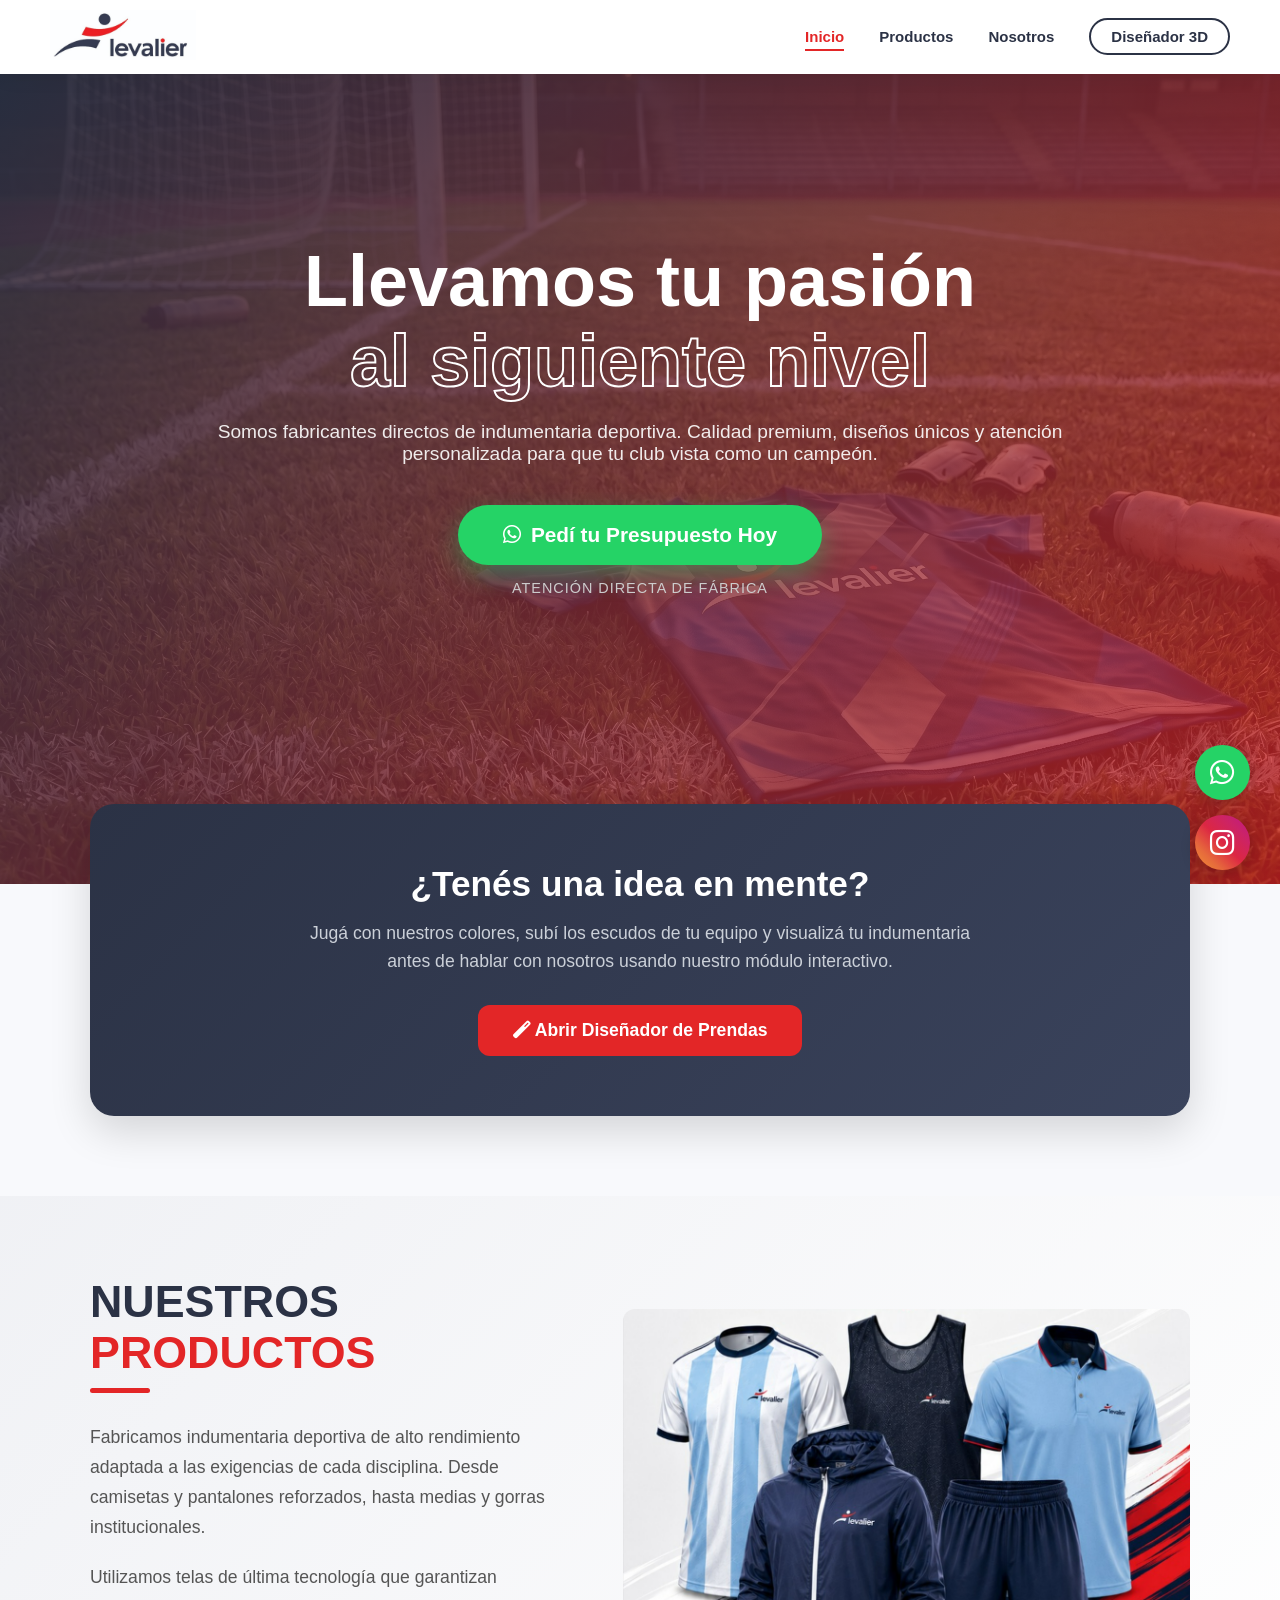
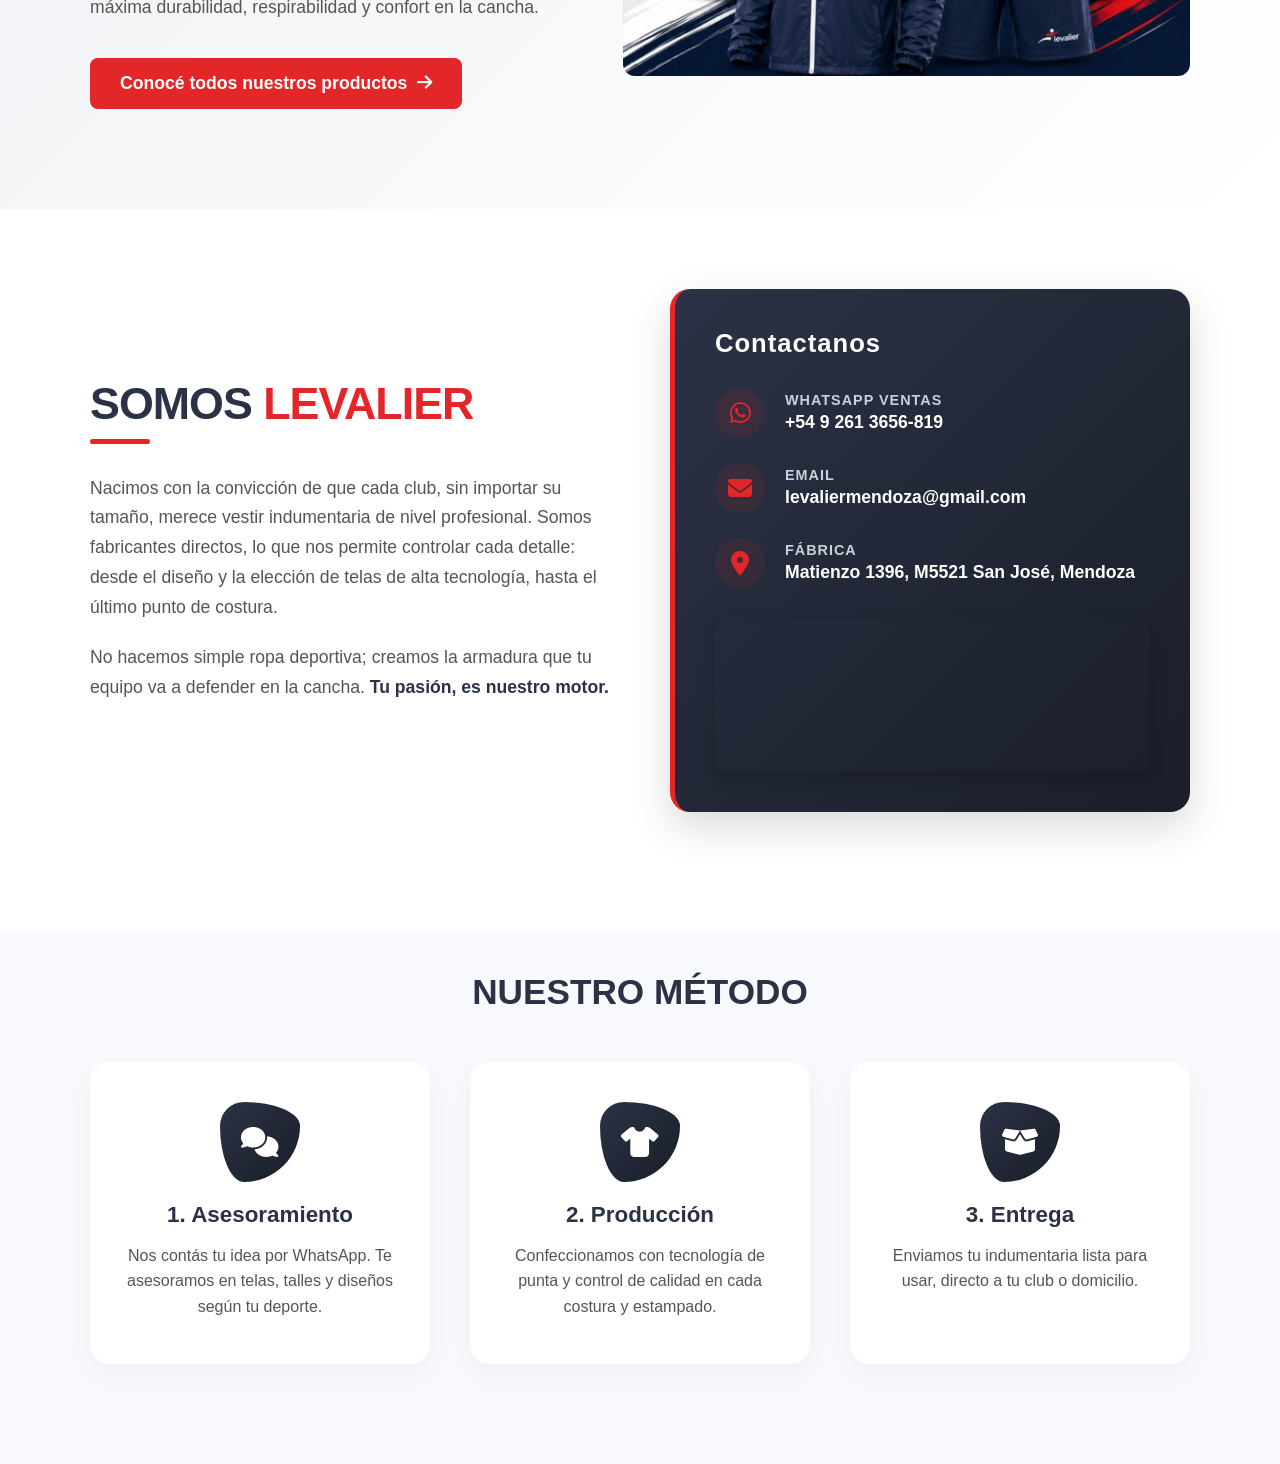
==== commit 0a6fc9c4: "catalogo" ====
--- a/index.html
+++ b/index.html
@@ -10,7 +10,7 @@
     <link rel="stylesheet" href="https://cdnjs.cloudflare.com/ajax/libs/font-awesome/6.4.0/css/all.min.css">
 </head>
 <body>
-<!-- 1. BARRA DE NAVEGACIÓN -->
+    <!-- 1. BARRA DE NAVEGACIÓN (Queda AFUERA de la animación para que no se mueva) -->
     <nav class="navbar">
         <a href="#inicio" id="logo-inicio" class="logo">
             <img src="imagenes/logo_levalier.jpeg" alt="Logo Levalier">
@@ -25,140 +25,130 @@
     </nav>
 
     <!-- ========================================== -->
-    <!-- GRUPO 1: INICIO                            -->
+    <!-- ACÁ ARRANCA EL ENVOLTORIO ANIMADO          -->
     <!-- ========================================== -->
-    
-    <header class="hero" id="inicio" data-nav="inicio">
-        <div class="hero-content">
-            <h1>Llevamos tu pasión <br><span>al siguiente nivel</span></h1>
-            <p>Somos fabricantes directos de indumentaria deportiva. Calidad premium, diseños únicos y atención personalizada para que tu club vista como un campeón.</p>
-            
-            <a href="https://wa.me/5492613656819?text=Hola%20Levalier,%20quiero%20consultar%20por%20indumentaria%20deportiva" target="_blank" class="btn-principal-whatsapp">
-                <i class="fab fa-whatsapp"></i> Pedí tu Presupuesto Hoy
-            </a>
-            <span class="subtexto-hero">Atención directa de fábrica</span>
-        </div>
-    </header>
+    <main id="contenedor-animado">
 
-    <section class="seccion-configurador" data-nav="inicio">
-        <div class="contenido-config">
-            <h2>¿Tenés una idea en mente?</h2>
-            <p>Jugá con nuestros colores, subí los escudos de tu equipo y visualizá tu indumentaria antes de hablar con nosotros usando nuestro módulo interactivo.</p>
-            <a href="configurador.html" target="_blank" class="btn-configurador">
-                <i class="fas fa-magic"></i> Abrir Diseñador de Prendas
-            </a>
-        </div>
-    </section>
+        <!-- GRUPO 1: INICIO -->
+        <header class="hero" id="inicio" data-nav="inicio">
+            <div class="hero-content">
+                <h1>Llevamos tu pasión <br><span>al siguiente nivel</span></h1>
+                <p>Somos fabricantes directos de indumentaria deportiva. Calidad premium, diseños únicos y atención personalizada para que tu club vista como un campeón.</p>
+                
+                <a href="https://wa.me/5492613656819?text=Hola%20Levalier,%20quiero%20consultar%20por%20indumentaria%20deportiva" target="_blank" class="btn-principal-whatsapp">
+                    <i class="fab fa-whatsapp"></i> Pedí tu Presupuesto Hoy
+                </a>
+                <span class="subtexto-hero">Atención directa de fábrica</span>
+            </div>
+        </header>
 
-
-    <!-- ========================================== -->
-    <!-- GRUPO 2: PRODUCTOS                         -->
-    <!-- ========================================== -->
-    
-    <section class="seccion-vista-productos" id="productos" data-nav="productos">
-        <div class="contenedor-vista-productos">
-            <!-- Texto (Izquierda) -->
-            <div class="vista-productos-texto">
-                <h2>NUESTROS <span class="destaque-rojo">PRODUCTOS</span></h2>
-                <div class="linea-separadora-roja"></div>
-                <p>Fabricamos indumentaria deportiva de alto rendimiento adaptada a las exigencias de cada disciplina. Desde camisetas y pantalones reforzados, hasta medias y gorras institucionales.</p>
-                <p>Utilizamos telas de última tecnología que garantizan máxima durabilidad, respirabilidad y confort en la cancha.</p>
-                
-                <a href="catalogo.html" class="btn-rojo-levalier">
-                    Conocé todos nuestros productos <i class="fas fa-arrow-right"></i>
+        <section class="seccion-configurador" data-nav="inicio">
+            <div class="contenido-config">
+                <h2>¿Tenés una idea en mente?</h2>
+                <p>Jugá con nuestros colores, subí los escudos de tu equipo y visualizá tu indumentaria antes de hablar con nosotros usando nuestro módulo interactivo.</p>
+                <a href="configurador.html" target="_blank" class="btn-configurador">
+                    <i class="fas fa-magic"></i> Abrir Diseñador de Prendas
                 </a>
             </div>
+        </section>
 
-            <!-- Imagen Animada (Derecha) -->
-            <div class="vista-productos-imagen">
-                <img src="imagenes/todos_los_productos.png" alt="Catálogo de Productos Levalier" class="imagen-desplazable">
+        <!-- GRUPO 2: PRODUCTOS -->
+        <section class="seccion-vista-productos" id="productos" data-nav="productos">
+            <div class="contenedor-vista-productos">
+                <div class="vista-productos-texto">
+                    <h2>NUESTROS <span class="destaque-rojo">PRODUCTOS</span></h2>
+                    <div class="linea-separadora-roja"></div>
+                    <p>Fabricamos indumentaria deportiva de alto rendimiento adaptada a las exigencias de cada disciplina. Desde camisetas y pantalones reforzados, hasta medias y gorras institucionales.</p>
+                    <p>Utilizamos telas de última tecnología que garantizan máxima durabilidad, respirabilidad y confort en la cancha.</p>
+                    
+                    <!-- BOTÓN CON EL GATILLO DE LA ANIMACIÓN -->
+                    <a href="catalogo.html" class="btn-rojo-levalier link-transicion" data-salida="izquierda">
+                        Conocé todos nuestros productos <i class="fas fa-arrow-right"></i>
+                    </a>
+                </div>
+
+                <div class="vista-productos-imagen">
+                    <img src="imagenes/todos_los_productos.png" alt="Catálogo de Productos Levalier" class="imagen-desplazable">
+                </div>
             </div>
-        </div>
-    </section>
+        </section>
 
+        <!-- GRUPO 3: NOSOTROS -->
+        <section class="seccion-nosotros" id="nosotros" data-nav="nosotros">
+            <div class="contenedor-nosotros">
+                <div class="nosotros-texto">
+                    <h2>SOMOS <span class="destaque-rojo">LEVALIER</span></h2>
+                    <div class="linea-separadora-roja"></div>
+                    <p>Nacimos con la convicción de que cada club, sin importar su tamaño, merece vestir indumentaria de nivel profesional. Somos fabricantes directos, lo que nos permite controlar cada detalle: desde el diseño y la elección de telas de alta tecnología, hasta el último punto de costura.</p>
+                    <p>No hacemos simple ropa deportiva; creamos la armadura que tu equipo va a defender en la cancha. <strong>Tu pasión, es nuestro motor.</strong></p>
+                </div>
 
-    <!-- ========================================== -->
-    <!-- GRUPO 3: NOSOTROS                          -->
-    <!-- ========================================== -->
-    
-    <!-- Somos Levalier -->
-    <section class="seccion-nosotros" id="nosotros" data-nav="nosotros">
-        <div class="contenedor-nosotros">
-            
-            <div class="nosotros-texto">
-                <h2>SOMOS <span class="destaque-rojo">LEVALIER</span></h2>
-                <div class="linea-separadora-roja"></div>
-                <p>Nacimos con la convicción de que cada club, sin importar su tamaño, merece vestir indumentaria de nivel profesional. Somos fabricantes directos, lo que nos permite controlar cada detalle: desde el diseño y la elección de telas de alta tecnología, hasta el último punto de costura.</p>
-                <p>No hacemos simple ropa deportiva; creamos la armadura que tu equipo va a defender en la cancha. <strong>Tu pasión, es nuestro motor.</strong></p>
-            </div>
-
-            <div class="nosotros-contacto">
-                <div class="tarjeta-oscura-contacto">
-                    <h3>Contactanos</h3>
-                    <ul class="lista-contacto">
-                        <li>
-                            <i class="fab fa-whatsapp"></i>
-                            <div>
-                                <strong>WhatsApp Ventas</strong>
-                                <span>+54 9 261 3656-819</span> 
-                            </div>
-                        </li>
-                        <li>
-                            <i class="fas fa-envelope"></i>
-                            <div>
-                                <strong>Email</strong>
-                                <span>levaliermendoza@gmail.com</span>
-                            </div>
-                        </li>
-                        <li>
-                            <i class="fas fa-map-marker-alt"></i>
-                            <div>
-                                <strong>Fábrica</strong>
-                                <span>Matienzo 1396, M5521 San José, Mendoza</span>
-                            </div>
-                        </li>
-                    </ul>
-                    
-                    <div class="mapa-ubicacion">
-                        <iframe src="https://www.google.com/maps/embed?pb=!1m18!1m12!1m3!1d3350.5217976709123!2d-68.82748042554103!3d-32.88436967361889!2m3!1f0!2f0!3f0!3m2!1i1024!2i768!4f13.1!3m3!1m2!1s0x967e09dbbf91c54b%3A0x1062fdf4ff42544b!2sLevalier!5e0!3m2!1ses!2sar!4v1786738825585!5m2!1ses!2sar" width="100%" height="150" style="border:0;" allowfullscreen="" loading="lazy" referrerpolicy="strict-origin-when-cross-origin"></iframe>
+                <div class="nosotros-contacto">
+                    <div class="tarjeta-oscura-contacto">
+                        <h3>Contactanos</h3>
+                        <ul class="lista-contacto">
+                            <li>
+                                <i class="fab fa-whatsapp"></i>
+                                <div>
+                                    <strong>WhatsApp Ventas</strong>
+                                    <span>+54 9 261 3656-819</span> 
+                                </div>
+                            </li>
+                            <li>
+                                <i class="fas fa-envelope"></i>
+                                <div>
+                                    <strong>Email</strong>
+                                    <span>levaliermendoza@gmail.com</span>
+                                </div>
+                            </li>
+                            <li>
+                                <i class="fas fa-map-marker-alt"></i>
+                                <div>
+                                    <strong>Fábrica</strong>
+                                    <span>Matienzo 1396, M5521 San José, Mendoza</span>
+                                </div>
+                            </li>
+                        </ul>
+                        
+                        <div class="mapa-ubicacion">
+                            <iframe src="https://www.google.com/maps/embed?pb=!1m18!1m12!1m3!1d3350.5217976709123!2d-68.82748042554103!3d-32.88436967361889!2m3!1f0!2f0!3f0!3m2!1i1024!2i768!4f13.1!3m3!1m2!1s0x967e09dbbf91c54b%3A0x1062fdf4ff42544b!2sLevalier!5e0!3m2!1ses!2sar!4v1786738825585!5m2!1ses!2sar" width="100%" height="150" style="border:0;" allowfullscreen="" loading="lazy" referrerpolicy="strict-origin-when-cross-origin"></iframe>
+                        </div>
                     </div>
                 </div>
             </div>
+        </section>
 
-        </div>
-    </section>
+        <section class="proceso-levalier" data-nav="nosotros">
+            <h2 class="titulo-seccion">NUESTRO MÉTODO</h2>
+            <div class="contenedor-proceso">
+                
+                <div class="paso tarjeta-flotante">
+                    <div class="icono-paso"><i class="fas fa-comments"></i></div>
+                    <h3>1. Asesoramiento</h3>
+                    <p>Nos contás tu idea por WhatsApp. Te asesoramos en telas, talles y diseños según tu deporte.</p>
+                </div>
+                
+                <div class="paso tarjeta-flotante">
+                    <div class="icono-paso"><i class="fas fa-tshirt"></i></div>
+                    <h3>2. Producción</h3>
+                    <p>Confeccionamos con tecnología de punta y control de calidad en cada costura y estampado.</p>
+                </div>
+                
+                <div class="paso tarjeta-flotante">
+                    <div class="icono-paso"><i class="fas fa-box-open"></i></div>
+                    <h3>3. Entrega</h3>
+                    <p>Enviamos tu indumentaria lista para usar, directo a tu club o domicilio.</p>
+                </div>
 
-    <!-- Nuestro Método -->
-    <section class="proceso-levalier" data-nav="nosotros">
-        <h2 class="titulo-seccion">NUESTRO MÉTODO</h2>
-        <div class="contenedor-proceso">
-            
-            <div class="paso tarjeta-flotante">
-                <div class="icono-paso"><i class="fas fa-comments"></i></div>
-                <h3>1. Asesoramiento</h3>
-                <p>Nos contás tu idea por WhatsApp. Te asesoramos en telas, talles y diseños según tu deporte.</p>
             </div>
-            
-            <div class="paso tarjeta-flotante">
-                <div class="icono-paso"><i class="fas fa-tshirt"></i></div>
-                <h3>2. Producción</h3>
-                <p>Confeccionamos con tecnología de punta y control de calidad en cada costura y estampado.</p>
-            </div>
-            
-            <div class="paso tarjeta-flotante">
-                <div class="icono-paso"><i class="fas fa-box-open"></i></div>
-                <h3>3. Entrega</h3>
-                <p>Enviamos tu indumentaria lista para usar, directo a tu club o domicilio.</p>
-            </div>
-
-        </div>
-    </section>
+        </section>
 
     <!-- ========================================== -->
-    <!-- ELEMENTOS FLOTANTES Y SCRIPTS              -->
+    <!-- ACÁ TERMINA EL ENVOLTORIO ANIMADO          -->
     <!-- ========================================== -->
-    
-    <!-- Redes -->
+    </main>
+
+    <!-- ELEMENTOS FLOTANTES Y SCRIPTS -->
     <div class="redes-flotantes">
         <a href="https://wa.me/5492613656819?text=Hola%20Levalier,%20quiero%20consultar%20por%20indumentaria%20deportiva" class="btn-social whatsapp" target="_blank"><i class="fab fa-whatsapp"></i></a>
         <a href="https://www.instagram.com/levalier_/" class="btn-social instagram" target="_blank"><i class="fab fa-instagram"></i></a>
--- a/css/landing.css
+++ b/css/landing.css
@@ -115,7 +115,8 @@
 /* --- Vista de Productos --- */
 .seccion-vista-productos {
     padding: 80px 20px 100px 20px;
-    background-color: white; 
+    /* Gradiente diagonal usando un 4% del Azul Levalier fusionado con blanco */
+    background: linear-gradient(135deg, rgba(43, 50, 69, 0.04) 0%, #ffffff 100%); 
     overflow: hidden; 
 }
 .contenedor-vista-productos {
@@ -191,16 +192,65 @@
 .tarjeta-flotante h3 { font-size: 1.4rem; margin-bottom: 15px; color: var(--azul-levalier); }
 .tarjeta-flotante p { color: var(--texto-gris); line-height: 1.6; }
 
-
+/* =========================================
+   TRANSICIONES DE PÁGINA TIPO APP
+========================================= */
+#contenedor-animado {
+    /* Esta transición es para la salida */
+    transition: transform 0.4s cubic-bezier(0.25, 1, 0.5, 1), opacity 0.4s ease;
+    width: 100%;
+}
+
+/* --- Clases de SALIDA (Se activan con el clic) --- */
+.salir-hacia-izquierda {
+    transform: translateX(-50px);
+    opacity: 0;
+}
+
+.salir-hacia-derecha {
+    transform: translateX(50px);
+    opacity: 0;
+}
+
+/* --- Clases de ENTRADA (Se activan al cargar la página) --- */
+.entrar-desde-derecha {
+    animation: deslizarDesdeDerecha 0.5s cubic-bezier(0.25, 1, 0.5, 1) forwards;
+}
+
+.entrar-desde-izquierda {
+    animation: deslizarDesdeIzquierda 0.5s cubic-bezier(0.25, 1, 0.5, 1) forwards;
+}
+
+@keyframes deslizarDesdeDerecha {
+    0% { transform: translateX(50px); opacity: 0; }
+    100% { transform: translateX(0); opacity: 1; }
+}
+
+@keyframes deslizarDesdeIzquierda {
+    0% { transform: translateX(-50px); opacity: 0; }
+    100% { transform: translateX(0); opacity: 1; }
+}
 /* =========================================
    4. ADAPTACIONES RESPONSIVE (MEDIA QUERIES)
 ========================================= */
 
 /* --- Celulares y Tablets pequeñas (< 768px) --- */
 @media (max-width: 768px) {
-    .navbar { padding: 15px 20px; flex-direction: column; gap: 15px; }
-    .nav-links { gap: 15px; flex-wrap: wrap; justify-content: center; }
-
+    /* 1. Barra de navegación y botones horizontales */
+    .navbar { padding: 15px 10px; flex-direction: column; gap: 15px; }
+    .nav-links { 
+        display: flex;
+        flex-direction: row; /* Mantiene los botones a lo largo */
+        flex-wrap: wrap; /* Si la pantalla es muy finita, se acomodan solos */
+        justify-content: center; 
+        gap: 12px; 
+    }
+    .nav-links li { margin: 0; }
+    
+    /* 2. Frenamos el scroll SOLO en celulares porque la barra es más alta */
+    section[id], header[id] { scroll-margin-top: 60px; }
+
+    /* 3. El resto de las adaptaciones que ya tenías */
     .hero-content h1 { font-size: 2.8rem; }
     .hero-content h1 span {
         -webkit-text-stroke: 0 !important; 
@@ -222,7 +272,6 @@
 
     .redes-flotantes { bottom: 15px; right: 15px; transform: scale(0.85); transform-origin: bottom right; }
 }
-
 /* --- Tablets y pantallas medias (< 900px) --- */
 @media (max-width: 900px) {
     .contenedor-vista-productos { flex-direction: column; text-align: center; gap: 40px; }
@@ -293,4 +342,12 @@
     .mapa-ubicacion iframe { width: 100% !important; height: auto !important; aspect-ratio: 21 / 9 !important; min-height: 500px !important; }
     .redes-flotantes { bottom: 3vw; right: 3vw; gap: 1vw; }
     .btn-social { width: 4.5vw; height: 4.5vw; font-size: 2.2vw; }
+}
+
+/* Animación para el menú inteligente */
+.navbar {
+    transition: transform 0.3s ease-in-out;
+}
+.navbar.oculta {
+    transform: translateY(-100%);
 }
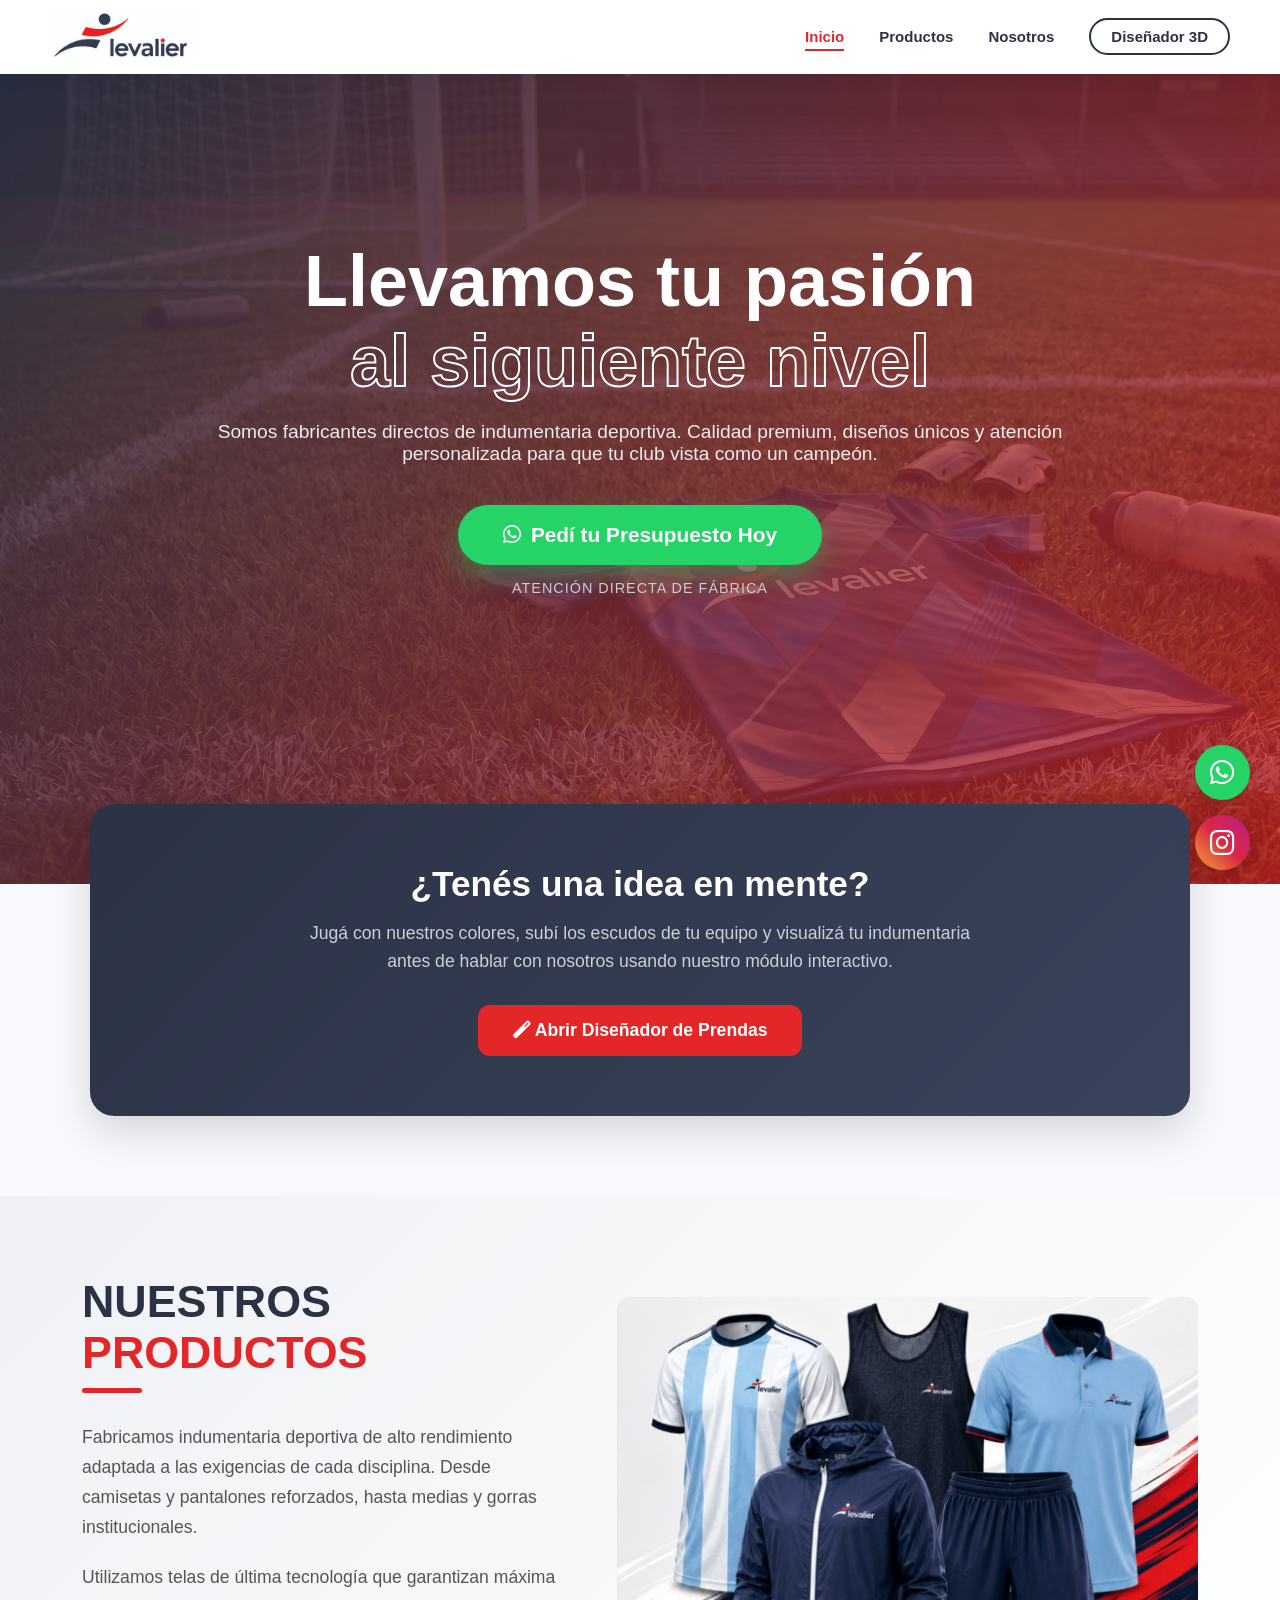
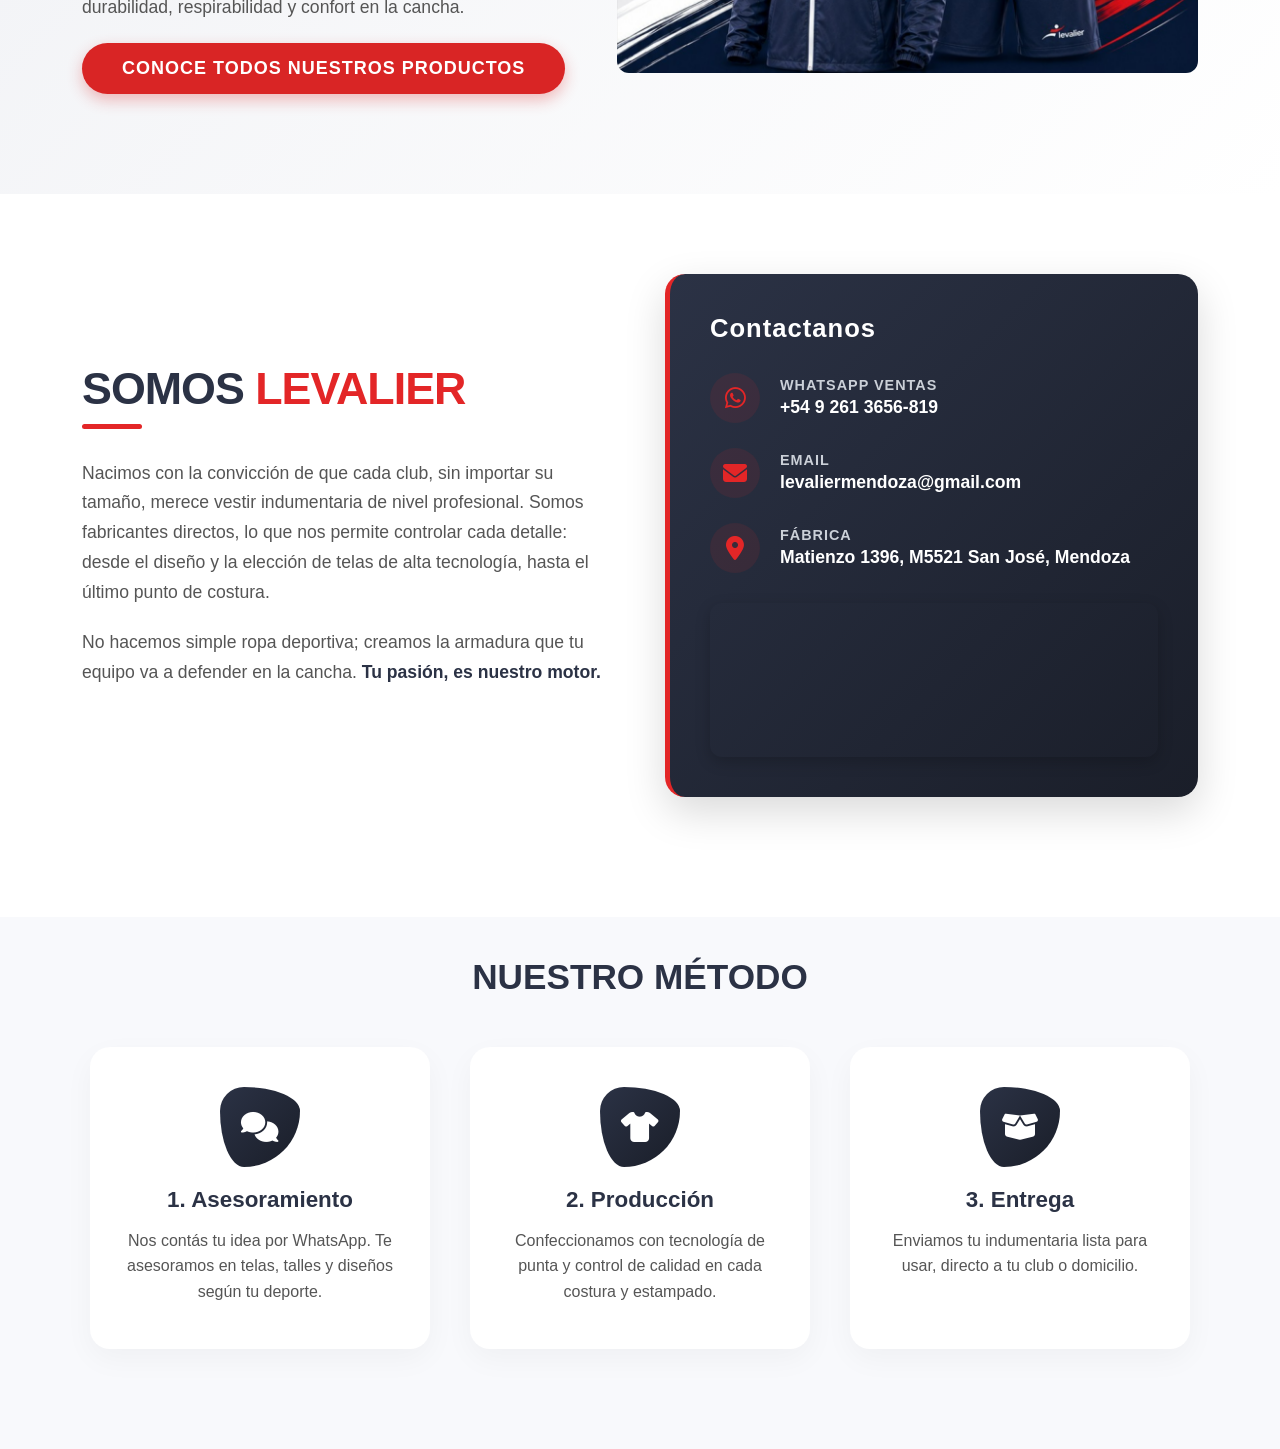
==== commit 73ca29dd: "catalogo en contruccion" ====
--- a/index.html
+++ b/index.html
@@ -62,9 +62,8 @@
                     <p>Utilizamos telas de última tecnología que garantizan máxima durabilidad, respirabilidad y confort en la cancha.</p>
                     
                     <!-- BOTÓN CON EL GATILLO DE LA ANIMACIÓN -->
-                    <a href="catalogo.html" class="btn-rojo-levalier link-transicion" data-salida="izquierda">
-                        Conocé todos nuestros productos <i class="fas fa-arrow-right"></i>
-                    </a>
+                    <!-- Cambiá tu botón actual para que tenga este id -->
+                    <a href="catalogo.html" class="btn-primario" id="btn-lanzamiento">Conoce todos nuestros productos</a>
                 </div>
 
                 <div class="vista-productos-imagen">
@@ -154,6 +153,19 @@
         <a href="https://www.instagram.com/levalier_/" class="btn-social instagram" target="_blank"><i class="fab fa-instagram"></i></a>
     </div>
 
+        <!-- MODAL: CATÁLOGO EN CONSTRUCCIÓN -->
+        <div id="modal-construccion" class="modal-oculto">
+            <div class="modal-contenido">
+                <button class="btn-cerrar-modal" id="cerrar-modal">&times;</button>
+                <div class="icono-modal">
+                    <i class="fas fa-tools"></i>
+                </div>
+                <h3>Catálogo en Construcción</h3>
+                <p>Estamos preparando la mejor línea de indumentaria deportiva para tu equipo. ¡Muy pronto vas a poder ver todos nuestros productos!</p>
+                <button class="btn-primario" id="btn-entendido">¡Entendido!</button>
+            </div>
+        </div>
+
     <!-- Script Externo -->
     <script src="js/landing.js" defer></script>
 
--- a/css/landing.css
+++ b/css/landing.css
@@ -120,7 +120,13 @@
     overflow: hidden; 
 }
 .contenedor-vista-productos {
-    max-width: 1100px; margin: 0 auto; display: flex; align-items: center; gap: 60px;
+    display: flex;
+    align-items: center;
+    justify-content: space-between;
+    gap: 50px;
+    width: 90%; /* Se adapta al 90% de cualquier monitor */
+    max-width: 1600px; /* Límite máximo para pantallas gigantes/ultrawide */
+    margin: 0 auto;
 }
 .vista-productos-texto { flex: 1; }
 .vista-productos-texto h2 { font-size: 2.8rem; color: var(--azul-levalier); font-weight: 800; margin-bottom: 10px; }
@@ -146,7 +152,15 @@
     background-color: white; 
     position: relative;
 }
-.contenedor-nosotros { max-width: 1100px; margin: 0 auto; display: flex; gap: 60px; align-items: center; }
+.contenedor-nosotros {
+    display: flex;
+    align-items: center;
+    justify-content: space-between;
+    gap: 50px;
+    width: 90%; /* Se adapta al 90% de cualquier monitor */
+    max-width: 1600px; /* Límite máximo para pantallas gigantes/ultrawide */
+    margin: 0 auto;
+}
 .nosotros-texto { flex: 1; }
 .nosotros-texto h2 { font-size: 2.8rem; color: var(--azul-levalier); font-weight: 800; margin-bottom: 10px; letter-spacing: -1px; }
 .destaque-rojo { color: var(--rojo-levalier); }
@@ -283,14 +297,14 @@
 
 /* --- Pantallas Grandes (> 1440px) --- */
 @media (min-width: 1440px) {
-    .seccion-configurador, .contenedor-proceso, .contenedor-nosotros { max-width: 1400px; }
+    .seccion-configurador, .contenedor-proceso, .contenedor-nosotros, .contenedor-vista-productos { max-width: 1400px; }
     .hero-content h1 { font-size: 5.5rem; }
 }
 
 /* --- Monitores Muy Grandes (> 1900px) --- */
 @media (min-width: 1900px) {
     html { font-size: 20px; }
-    .seccion-configurador, .contenedor-proceso, .contenedor-nosotros { max-width: 1600px; }
+    .seccion-configurador, .contenedor-proceso, .contenedor-nosotros, .contenedor-vista-productos { max-width: 1600px; }
     .navbar { padding: 20px 80px; }
     .nav-links li a { font-size: 20px; }
     .logo img { height: 70px; }
@@ -298,7 +312,7 @@
 
 /* --- Pantallas 4K y Ultra Wide (> 2500px) --- */
 @media (min-width: 2500px) {
-    .seccion-configurador, .contenedor-proceso, .contenedor-nosotros { max-width: 80vw !important; padding: 4vw !important; }
+    .seccion-configurador, .contenedor-proceso, .contenedor-nosotros, .contenedor-vista-productos { max-width: 80vw !important; padding: 4vw !important; }
     
     .navbar { padding: 1.5vw 4vw; }
     .logo img { height: 3.5vw; }
@@ -317,6 +331,24 @@
     .contenido-config h2 { font-size: 3vw; margin-bottom: 1.5vw; }
     .contenido-config p { font-size: 1.4vw; margin-bottom: 2.5vw; }
     .btn-configurador { font-size: 1.4vw; padding: 1.5vw 3vw; border-radius: 0.8vw; }
+
+    /* NUEVO: Escala proporcional para la sección productos */
+    .contenedor-vista-productos { gap: 6vw; }
+    .vista-productos-texto h2 { font-size: 3.5vw; margin-bottom: 1vw; }
+    .vista-productos-texto p { font-size: 1.3vw; margin-bottom: 1.5vw; line-height: 1.6; }
+    .btn-rojo-levalier { font-size: 1.2vw; padding: 1.2vw 3vw; border-radius: 3vw; }
+    
+    
+/* --- Imagen de la sección productos en pantallas gigantes --- */
+    .vista-productos-imagen { 
+        width: 45vw !important; 
+        max-width: none !important; /* Destruye el límite anterior de píxeles */
+    }
+    .imagen-desplazable { 
+        width: 100% !important; 
+        max-width: none !important; /* Destruye el límite anterior de píxeles */
+        height: auto !important; 
+    }
 
     .proceso-levalier { padding: 4vw 2vw 8vw 2vw; }
     .titulo-seccion { font-size: 3.5vw; margin-bottom: 4vw; }
@@ -350,4 +382,137 @@
 }
 .navbar.oculta {
     transform: translateY(-100%);
+}
+
+/* =========================================
+   BOTONES DESTACADOS (Lanzamiento y Modal)
+========================================= */
+#btn-lanzamiento, 
+#btn-entendido {
+    display: inline-block;
+    background-color: #d92525 !important; /* Rojo de la marca */
+    color: #ffffff !important;
+    font-size: 18px;
+    font-weight: 600;
+    padding: 15px 40px;
+    border-radius: 50px !important; /* Bordes completamente redondeados */
+    border: none;
+    text-decoration: none;
+    cursor: pointer;
+    box-shadow: 0 6px 15px rgba(217, 37, 37, 0.3); /* Sombra roja sutil para resaltar */
+    transition: all 0.3s ease;
+    text-transform: uppercase;
+    letter-spacing: 1px;
+}
+
+#btn-lanzamiento:hover, 
+#btn-entendido:hover {
+    background-color: #b81f1f !important; /* Rojo ligeramente más oscuro */
+    transform: translateY(-3px); /* Pequeño salto hacia arriba */
+    box-shadow: 0 10px 20px rgba(217, 37, 37, 0.5);
+    color: #ffffff !important;
+}
+
+/* --- Adaptación para Monitores Gigantes / 4K (> 1900px) --- */
+@media (min-width: 1900px) {
+    #btn-lanzamiento, 
+    #btn-entendido {
+        font-size: 1.2vw;
+        padding: 1vw 2.5vw;
+        border-radius: 3vw !important;
+        box-shadow: 0 0.4vw 1vw rgba(217, 37, 37, 0.3);
+        letter-spacing: 0.1vw;
+    }
+    
+    #btn-lanzamiento:hover, 
+    #btn-entendido:hover {
+        transform: translateY(-0.2vw);
+        box-shadow: 0 0.8vw 1.5vw rgba(217, 37, 37, 0.5);
+    }
+}
+
+/* =========================================
+   MODAL "EN CONSTRUCCIÓN"
+========================================= */
+.modal-oculto {
+    display: none;
+    position: fixed;
+    top: 0;
+    left: 0;
+    width: 100%;
+    height: 100%;
+    background-color: rgba(17, 17, 17, 0.85); /* Fondo oscuro difuminado */
+    z-index: 9999; /* Por encima de la barra de navegación */
+    align-items: center;
+    justify-content: center;
+}
+
+.modal-oculto.activo {
+    display: flex;
+    animation: fadeIn 0.3s ease forwards;
+}
+
+.modal-contenido {
+    background: #ffffff;
+    padding: 40px;
+    border-radius: 12px;
+    text-align: center;
+    max-width: 90%;
+    width: 450px;
+    position: relative;
+    box-shadow: 0 10px 30px rgba(0,0,0,0.5);
+    border-top: 5px solid #d92525; /* Detalle rojo marca */
+}
+
+.btn-cerrar-modal {
+    position: absolute;
+    top: 15px;
+    right: 15px;
+    background: none;
+    border: none;
+    font-size: 24px;
+    color: #666;
+    cursor: pointer;
+    transition: color 0.2s;
+}
+
+.btn-cerrar-modal:hover { color: #d92525; }
+
+.icono-modal {
+    font-size: 50px;
+    color: #d92525;
+    margin-bottom: 20px;
+}
+
+.modal-contenido h3 {
+    font-size: 24px;
+    color: #111111;
+    margin-bottom: 15px;
+}
+
+.modal-contenido p {
+    font-size: 16px;
+    color: #555555;
+    margin-bottom: 25px;
+    line-height: 1.5;
+}
+
+@keyframes fadeIn {
+    from { opacity: 0; transform: translateY(-20px); }
+    to { opacity: 1; transform: translateY(0); }
+}
+
+/* --- Adaptación para Monitores Gigantes / 4K (> 1900px) --- */
+@media (min-width: 1900px) {
+    .modal-contenido { 
+        width: 25vw; 
+        padding: 2.5vw; 
+        border-radius: 0.8vw; 
+        border-top-width: 0.3vw;
+    }
+    .btn-cerrar-modal { font-size: 1.5vw; top: 1vw; right: 1vw; }
+    .icono-modal { font-size: 3vw; margin-bottom: 1vw; }
+    .modal-contenido h3 { font-size: 1.5vw; margin-bottom: 1vw; }
+    .modal-contenido p { font-size: 0.9vw; margin-bottom: 1.5vw; }
+    #btn-entendido { font-size: 0.9vw; padding: 0.8vw 2vw; border-radius: 2vw; }
 }
